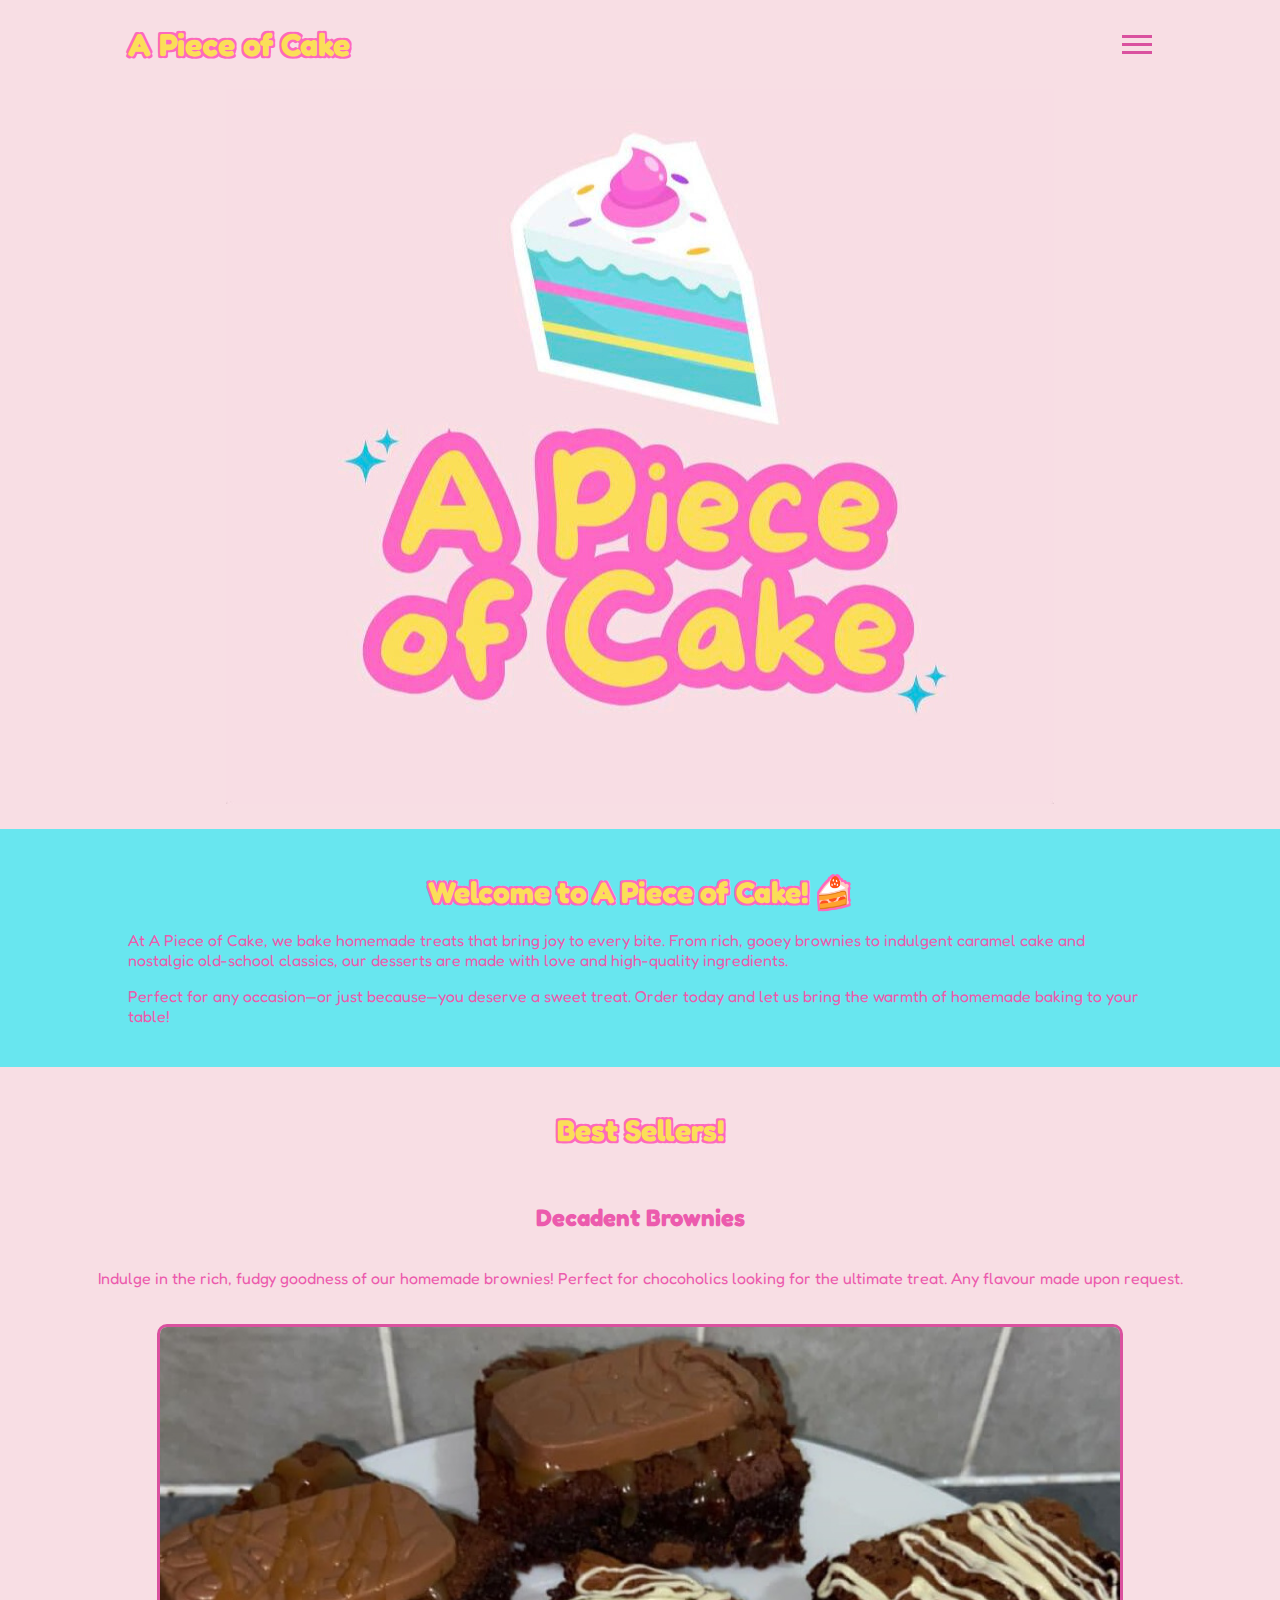
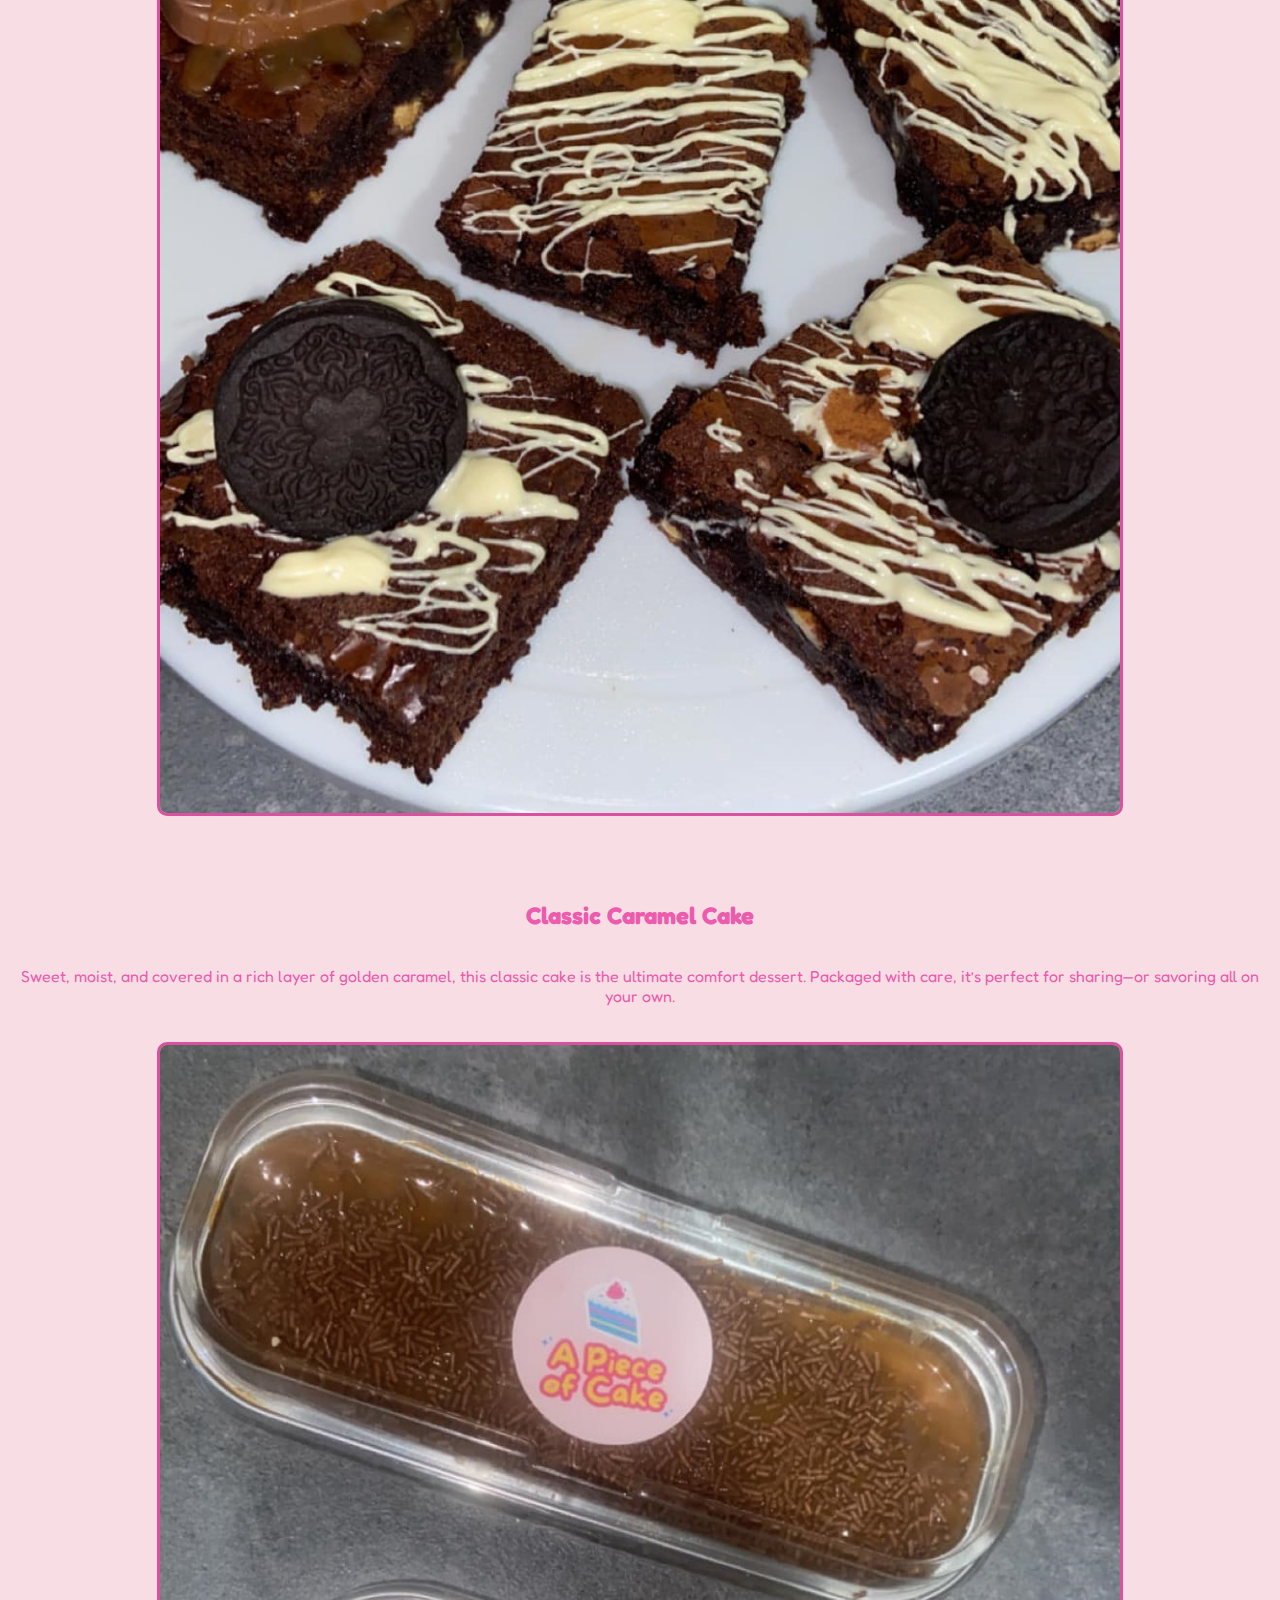
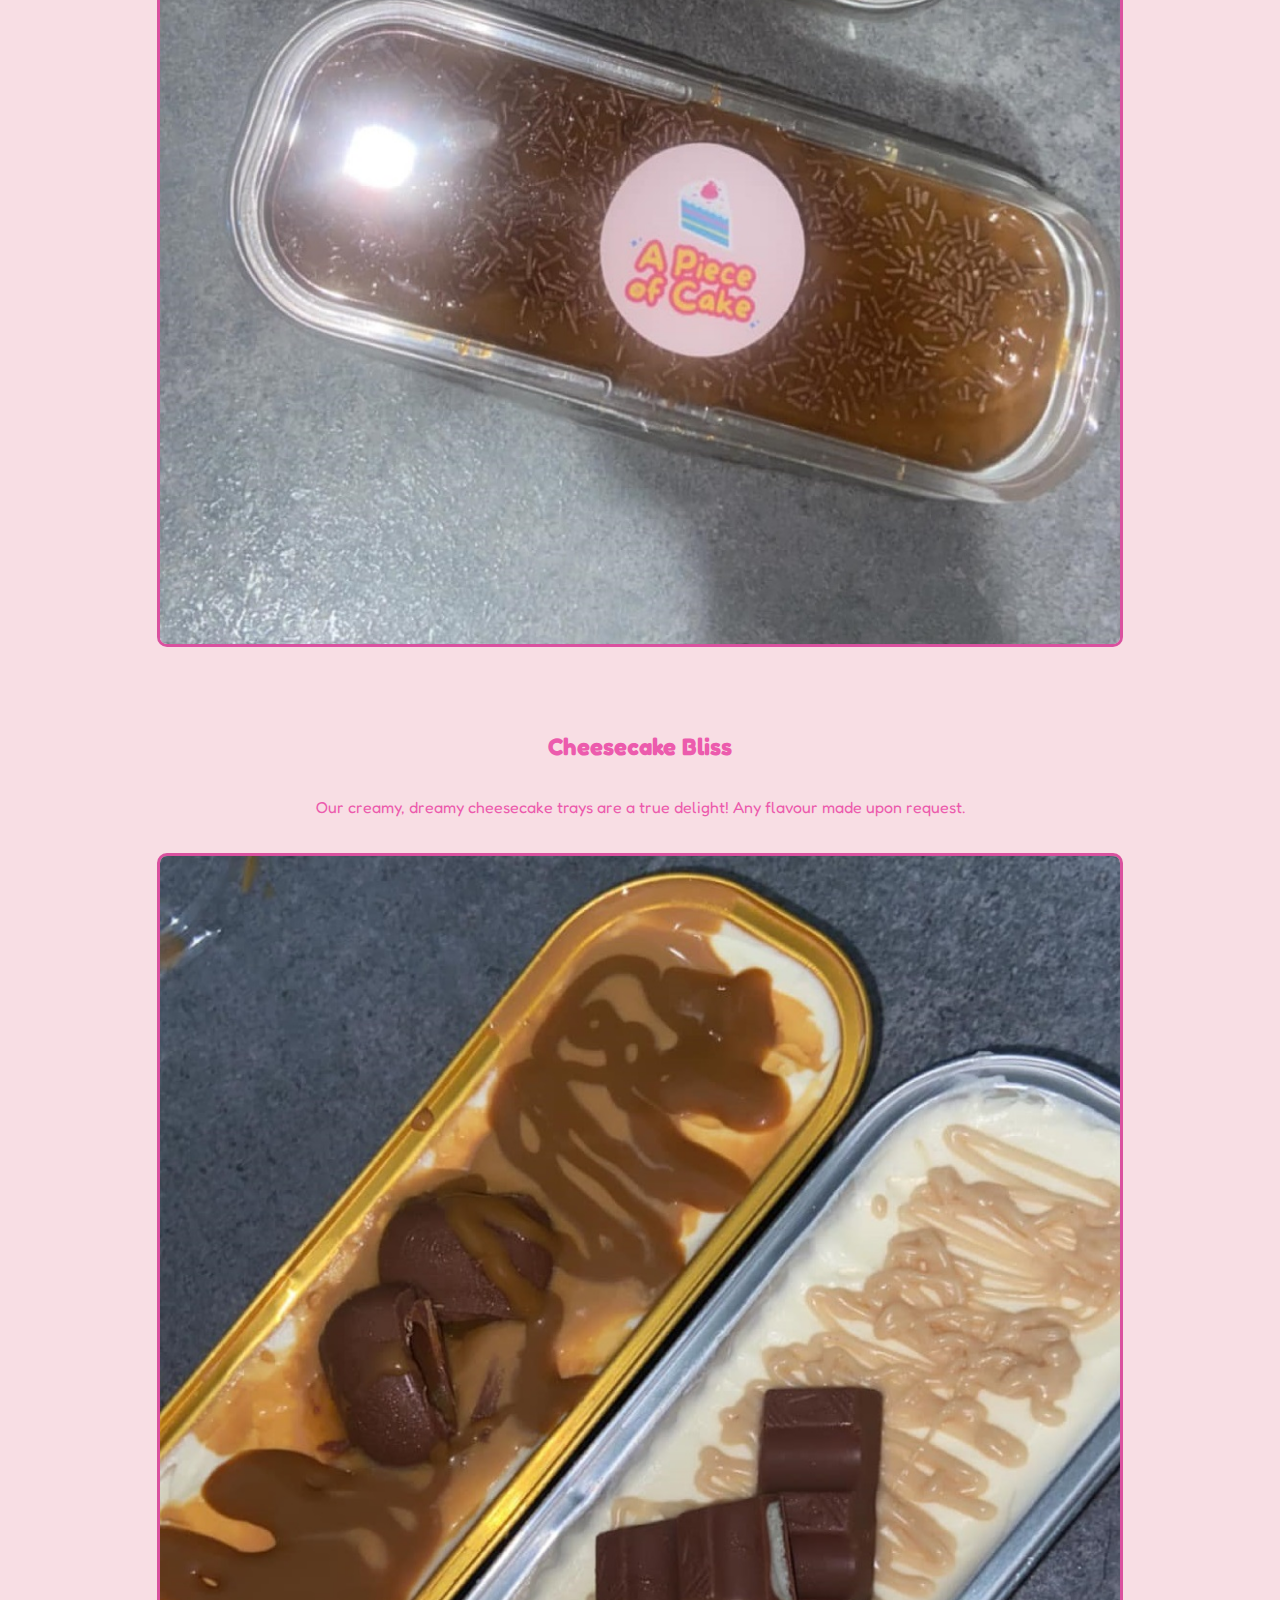
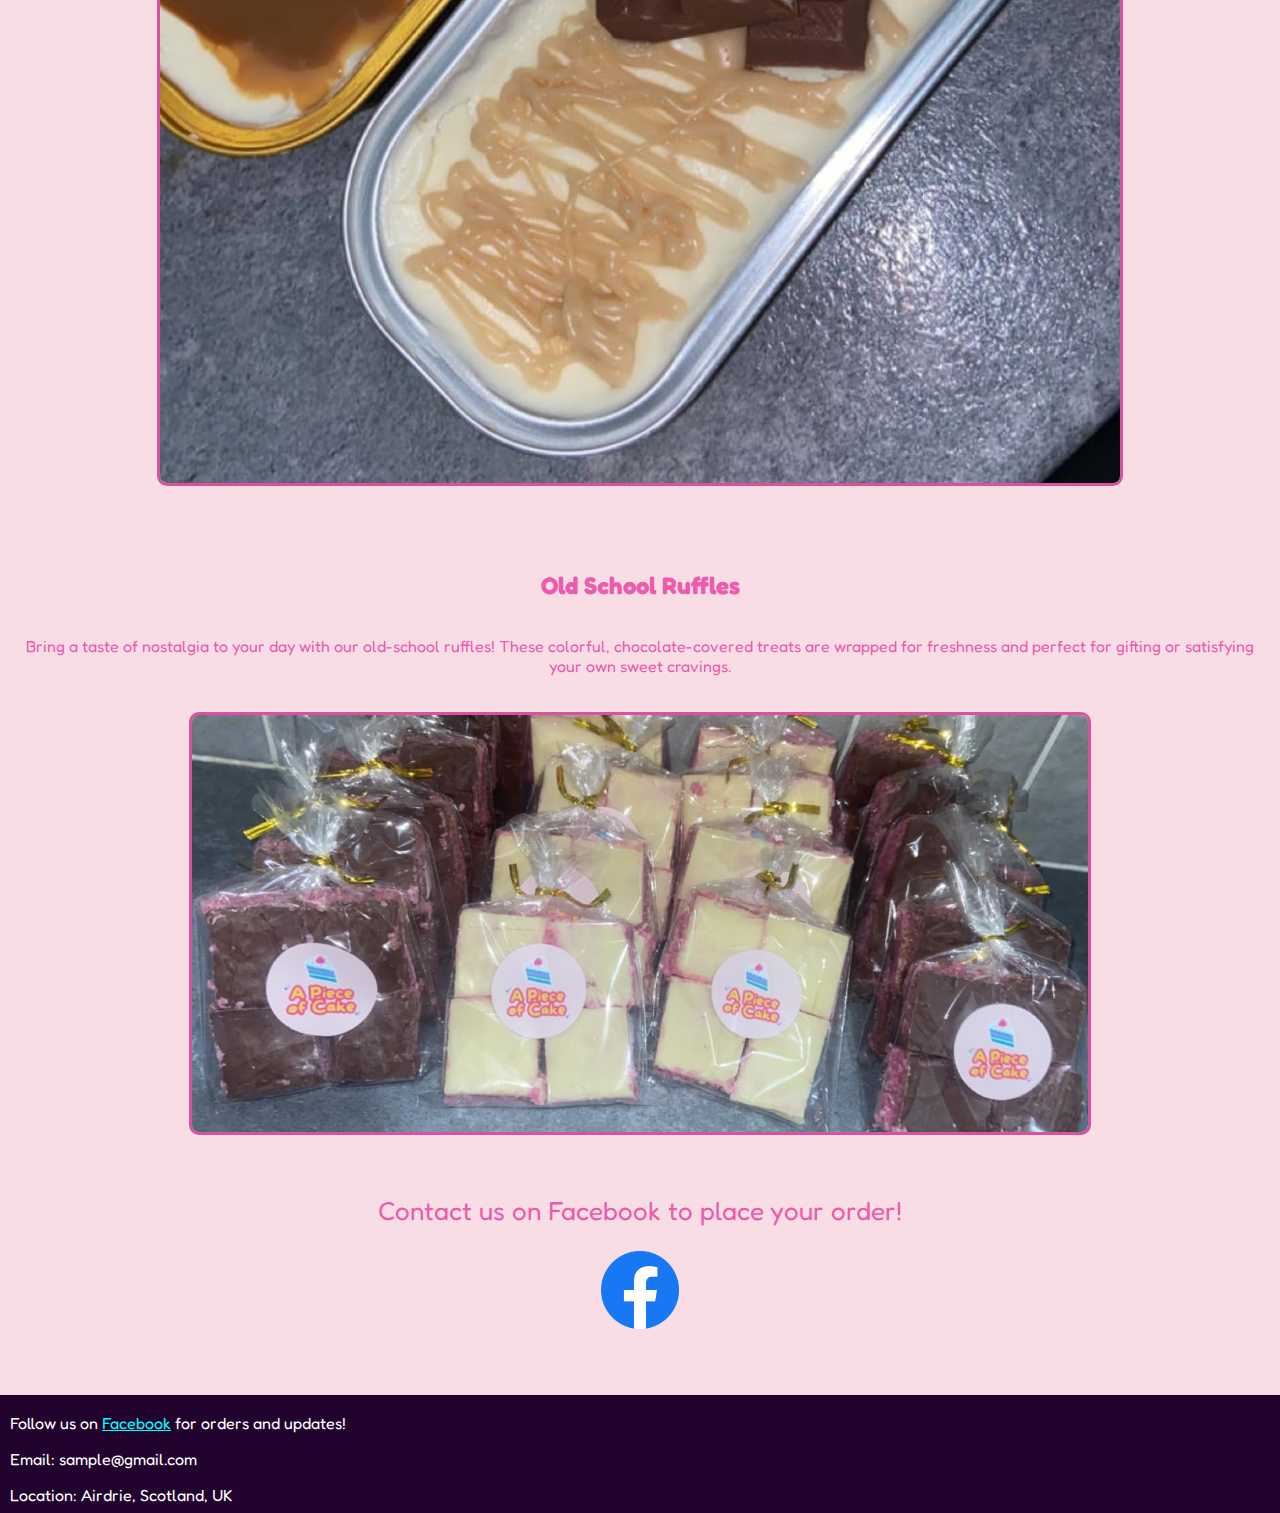
==== index.html @ 9477bcfd "Add CTA and footer" ====
<!DOCTYPE html>
<html lang="en">
  <head>
    <meta charset="UTF-8" />
    <meta name="viewport" content="width=device-width, initial-scale=1.0" />
    <title>A Piece of Cake</title>
    <link rel="stylesheet" href="style.css" />
    <link rel="preconnect" href="https://fonts.googleapis.com" />
    <link rel="preconnect" href="https://fonts.gstatic.com" crossorigin />
    <link
      href="https://fonts.googleapis.com/css2?family=Fredoka:wght@300..700&family=Roboto:ital,wght@0,100..900;1,100..900&display=swap"
      rel="stylesheet"
    />
  </head>
  <body>
    <div class="nav-bar-container">
      <div class="nav-logo">A Piece of Cake</div>
      <div class="menu-toggle" id="menu-toggle">
        <span class="bar"></span>
        <span class="bar"></span>
        <span class="bar"></span>
      </div>
      <div class="nav-links">
        <ul class="nav-list">
          <li><a href="index.html">Home</a></li>
          <li><a href="#">Products and Prices</a></li>
          <li><a href="#">Order Now</a></li>
        </ul>
      </div>
    </div>
    <div class="main-banner">
      <img src="images/piece-of-cake-logo.jpg" alt="piece of cake logo" />
    </div>
    <div class="info-banner">
      <div class="info-text">
        <h1 id="hero-text">Welcome to A Piece of Cake! 🍰</h1>
        <p>
          At A Piece of Cake, we bake homemade treats that bring joy to every
          bite. From rich, gooey brownies to indulgent caramel cake and
          nostalgic old-school classics, our desserts are made with love and
          high-quality ingredients.
        </p>
        <p>
          Perfect for any occasion—or just because—you deserve a sweet treat.
          Order today and let us bring the warmth of homemade baking to your
          table!
        </p>
      </div>
    </div>
    <div class="products-section">
      <div class="products-title"><h1 id="hero-text">Best Sellers!</h1></div>
      <div class="products">
        <div class="card">
          <div class="product-text">
            <h2>Decadent Brownies</h2>
            <p>
              Indulge in the rich, fudgy goodness of our homemade brownies!
              Perfect for chocoholics looking for the ultimate treat. Any
              flavour made upon request.
            </p>
          </div>
          <img src="images/brownies.jpg" />
        </div>
        <div class="card">
          <div class="product-text">
            <h2>Classic Caramel Cake</h2>
            <p>
              Sweet, moist, and covered in a rich layer of golden caramel, this
              classic cake is the ultimate comfort dessert. Packaged with care,
              it’s perfect for sharing—or savoring all on your own.
            </p>
          </div>
          <img src="images/caramelcake.jpg" />
        </div>
        <div class="card">
          <div class="product-text">
            <h2>Cheesecake Bliss</h2>
            <p>
              Our creamy, dreamy cheesecake trays are a true delight! Any
              flavour made upon request.
            </p>
          </div>
          <img src="images/cheesecake.jpg" />
        </div>
        <div class="card">
          <div class="product-text">
            <h2>Old School Ruffles</h2>
            <p>
              Bring a taste of nostalgia to your day with our old-school
              ruffles! These colorful, chocolate-covered treats are wrapped for
              freshness and perfect for gifting or satisfying your own sweet
              cravings.
            </p>
          </div>
          <img src="images/ruffles.jpg" id="ruffles" />
        </div>
      </div>
    </div>
    <div class="cta-banner">
      <div class="cta-bubble">
        Contact us on Facebook to place your order!
        <a
          href="https://www.facebook.com/profile.php?id=61569069385836"
          alt="Facebook link"
        >
          <img id="social-icon" src="images/facebook.png" alt="Facebook icon"
        /></a>
      </div>
    </div>
    <footer>
      <div class="footer">
        <p>
          Follow us on
          <a
            href="https://www.facebook.com/profile.php?id=61569069385836"
            alt="facebook link"
            >Facebook</a
          >
          for orders and updates!
        </p>
        <p>Email: sample@gmail.com</p>
        <p>Location: Airdrie, Scotland, UK</p>
      </div>
    </footer>
    <script src="script.js"></script>
  </body>
</html>
---- style.css ----
body {
  background-color: #f8dee4;
  font-family: Fredoka;
  color: #ec5bad;
  box-sizing: border-box;
  margin: 0;

  font-size: 16px;
}

div {
  // border: 1px solid red;
}

h1 {
  font-size: 32px;
}

.nav-bar-container {
  display: flex;
  justify-content: center;
  align-items: center;
  padding: 25px 10%;
}

.nav-logo {
  margin-right: auto;
  font-size: 32px;
  font-weight: 700;
  color: #fbde58;
  text-shadow: -2px -2px 0 #fe69bd, 2px -2px 0 #fe69bd, -2px 2px 0 #fe69bd,
    2px 2px 0 #fe69bd;
}

.nav-links {
  display: none;
  position: absolute;
  top: 9%;
  right: 0;
  width: 60%;
  background-color: #68e6ef;
  box-shadow: 4px 8px 12px rgba(0, 0, 0, 0.4);
  margin-right: 10px;
  z-index: 1000;
  border-radius: 10px;
  border: 1px solid grey;
  font-weight: 500;
}

.nav-links.active {
  display: flex;
  flex-direction: column;
  align-items: center;
  gap: 10px;
}

.nav-list {
  text-decoration: none;
  color: #da519f;
  margin: 0;
  font-size: 18px;
  border-radius: 5px;
  list-style-type: none;
  padding: 15px;
  gap: 8px;
  display: flex;
  flex-direction: column;
}

.nav-list a {
  text-decoration: none;
  color: #da519f;
}

.nav-list a:hover {
  text-decoration: underline;
}

.menu-toggle {
  cursor: pointer;
  display: flex;
  flex-direction: column;
  gap: 5px;
  width: 30px;
}

.bar {
  width: 100%;
  height: 3px;
  background-color: #da519f;
  transition: 0.3s;
}

.main-banner {
  display: flex;
  justify-content: center;
  align-content: center;
  padding-bottom: 25px;
}

.main-banner img {
  max-width: 70%;
  height: auto;
}

.info-banner {
  padding: 25px 10%;

  background-color: #68e6ef;

  display: flex;
  justify-content: center;
  align-items: center;
}

#hero-text {
  text-align: center;
  font-size: 30px;
  font-weight: 700;
  color: #fbde58;
  text-shadow: -2px -2px 0 #fe69bd, 2px -2px 0 #fe69bd, -2px 2px 0 #fe69bd,
    2px 2px 0 #fe69bd;
}

.products-section {
  display: flex;
  flex-direction: column;
  justify-content: center;
  align-items: center;
}

.products {
  display: flex;
  flex-direction: column;
  gap: 50px;
  flex-wrap: wrap;
  justify-content: center;
  align-items: center;
}

.card img {
  max-width: 75%;
  height: auto;
  border: 3px solid #da519f;
  border-radius: 10px;
}

.card {
  display: flex;
  flex-direction: column;
  width: 100%;
  justify-content: center;
  align-items: center;
  gap: 5px;
}

#ruffles {
  max-width: 70%;
  height: auto;
}

.product-text {
  display: flex;
  flex-direction: column;
  justify-content: center;
  align-items: center;
  padding: 15px;
  text-align: center;
}

.products-title {
  padding-top: 25px;
}

.cta-bubble {
  display: flex;
  flex-direction: column;
  justify-content: center;
  align-items: center;
  font-size: 26px;
  text-align: center;
  margin-top: 40px;
  margin-bottom: 40px;
  padding: 20px;
}
#social-icon {
  max-width: 3em;
  height: auto;
  margin-top: 25px;
}

.footer {
  color: white;
  margin-top: auto;
  display: flex;
  flex-direction: column;
  background-color: rgb(34, 3, 46);
  margin-top: 25px;
  padding: 10px 0px 0px 10px;
  line-height: 0.25;
}

.footer a {
  color: aqua;
}
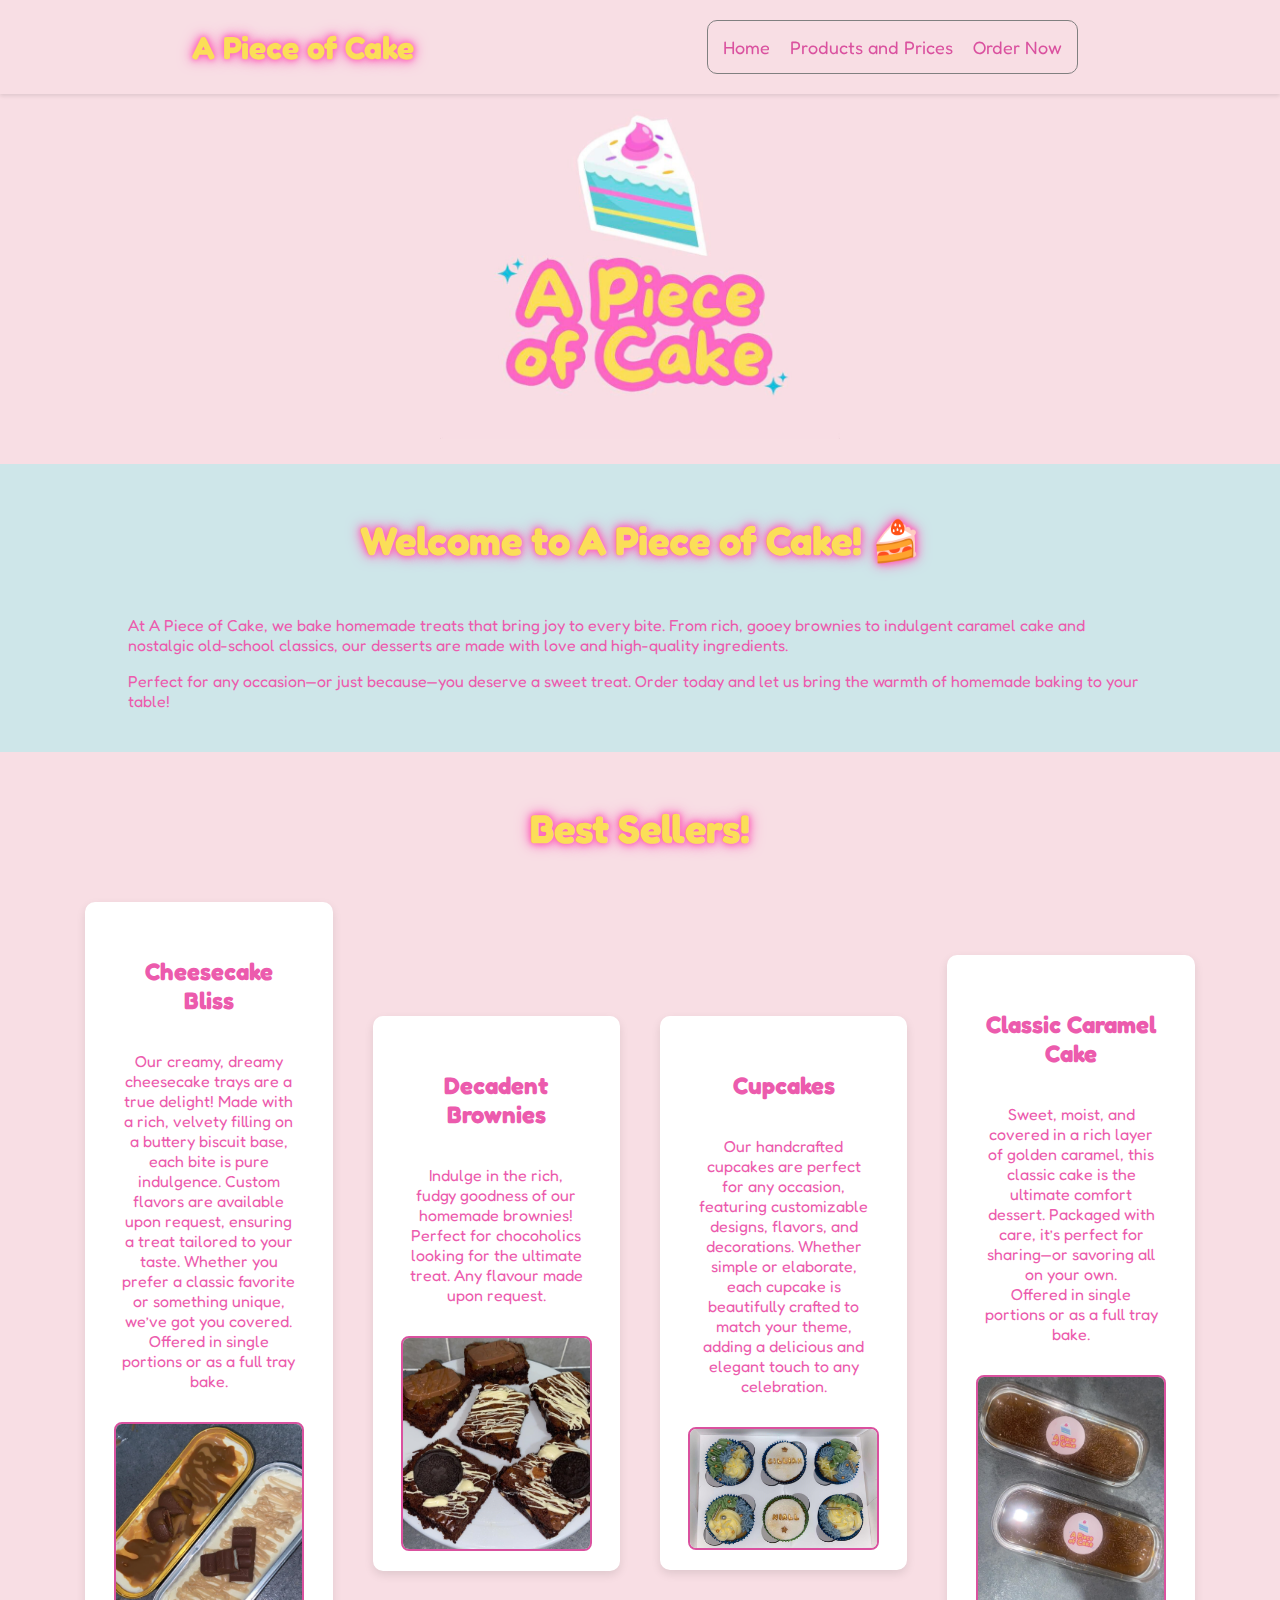
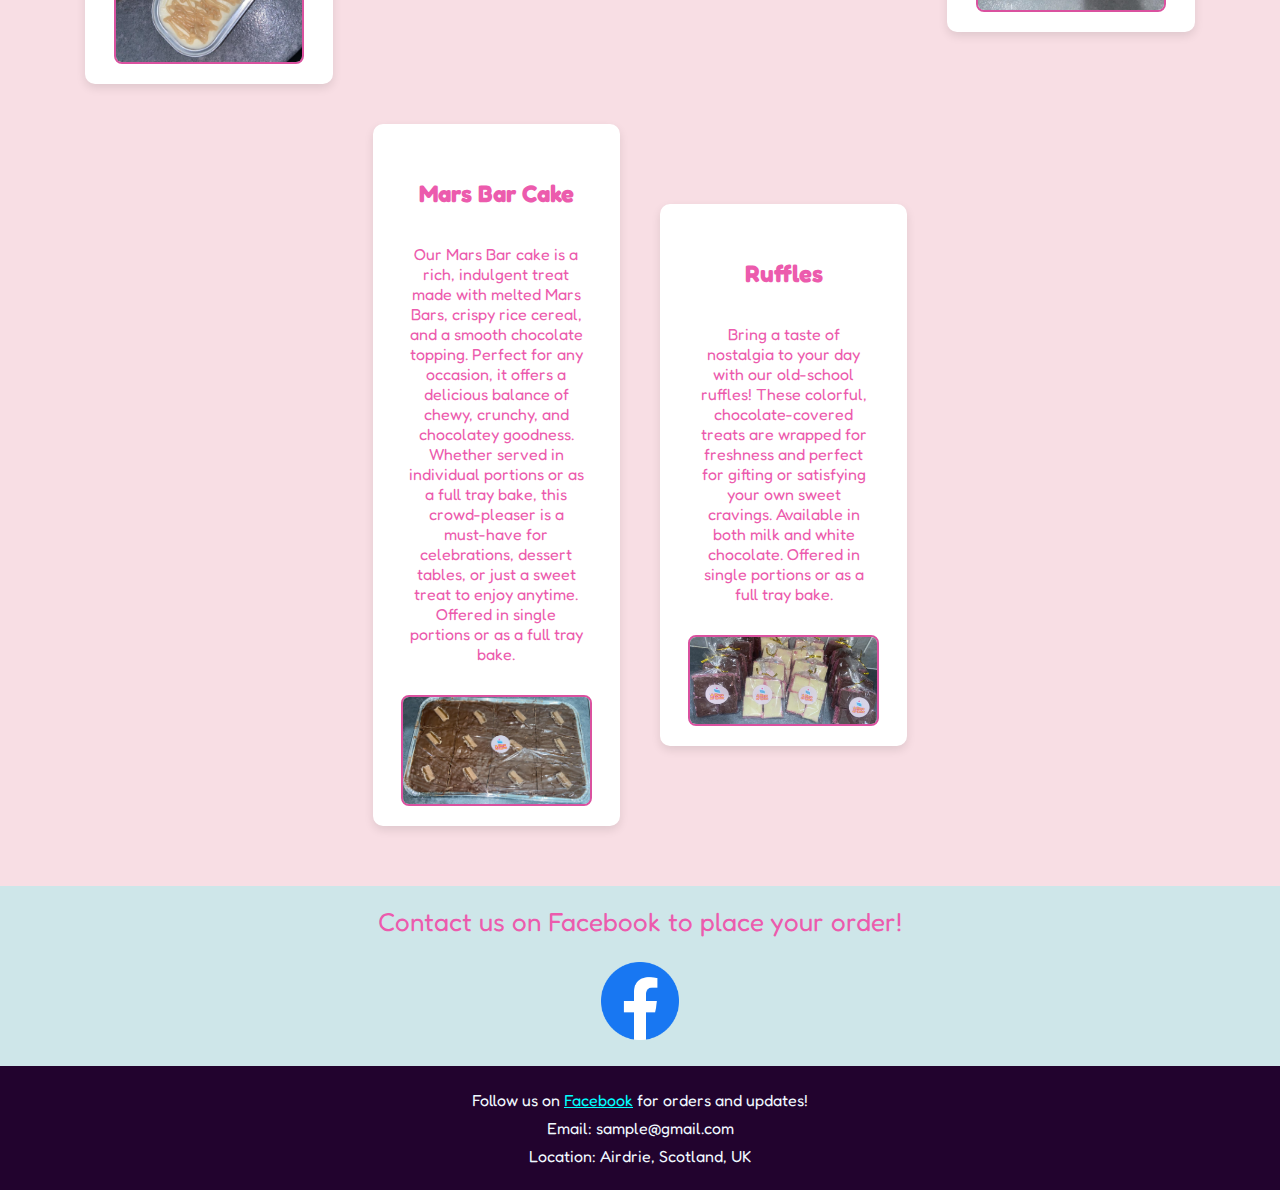
==== commit 8aa4249f: "add price tables, refine style, add products" ====
--- a/index.html
+++ b/index.html
@@ -11,6 +11,7 @@
       href="https://fonts.googleapis.com/css2?family=Fredoka:wght@300..700&family=Roboto:ital,wght@0,100..900;1,100..900&display=swap"
       rel="stylesheet"
     />
+    <script src="script.js" defer></script>
   </head>
   <body>
     <div class="nav-bar-container">
@@ -23,8 +24,12 @@
       <div class="nav-links">
         <ul class="nav-list">
           <li><a href="index.html">Home</a></li>
-          <li><a href="#">Products and Prices</a></li>
-          <li><a href="#">Order Now</a></li>
+          <li><a href="products-prices.html">Products and Prices</a></li>
+          <li>
+            <a href="https://www.facebook.com/profile.php?id=61569069385836"
+              >Order Now</a
+            >
+          </li>
         </ul>
       </div>
     </div>
@@ -33,7 +38,7 @@
     </div>
     <div class="info-banner">
       <div class="info-text">
-        <h1 id="hero-text">Welcome to A Piece of Cake! 🍰</h1>
+        <h1 class="hero-text">Welcome to A Piece of Cake! 🍰</h1>
         <p>
           At A Piece of Cake, we bake homemade treats that bring joy to every
           bite. From rich, gooey brownies to indulgent caramel cake and
@@ -48,8 +53,32 @@
       </div>
     </div>
     <div class="products-section">
-      <div class="products-title"><h1 id="hero-text">Best Sellers!</h1></div>
+      <div class="products-title"><h1 class="hero-text">Best Sellers!</h1></div>
       <div class="products">
+        <div class="card">
+          <div class="product-text">
+            <h2>Classic Caramel Cake</h2>
+            <p>
+              Sweet, moist, and covered in a rich layer of golden caramel, this
+              classic cake is the ultimate comfort dessert. Packaged with care,
+              it’s perfect for sharing—or savoring all on your own.<br />
+              Offered in single portions or as a full tray bake.
+            </p>
+          </div>
+          <img src="images/caramelcake.jpg" />
+        </div>
+        <div class="card">
+          <div class="product-text">
+            <h2>Cupcakes</h2>
+            <p>
+              Our handcrafted cupcakes are perfect for any occasion, featuring
+              customizable designs, flavors, and decorations. Whether simple or
+              elaborate, each cupcake is beautifully crafted to match your
+              theme, adding a delicious and elegant touch to any celebration.
+            </p>
+          </div>
+          <img src="images/cupcakes-img.png" />
+        </div>
         <div class="card">
           <div class="product-text">
             <h2>Decadent Brownies</h2>
@@ -61,38 +90,48 @@
           </div>
           <img src="images/brownies.jpg" />
         </div>
-        <div class="card">
-          <div class="product-text">
-            <h2>Classic Caramel Cake</h2>
-            <p>
-              Sweet, moist, and covered in a rich layer of golden caramel, this
-              classic cake is the ultimate comfort dessert. Packaged with care,
-              it’s perfect for sharing—or savoring all on your own.
-            </p>
-          </div>
-          <img src="images/caramelcake.jpg" />
-        </div>
+
         <div class="card">
           <div class="product-text">
             <h2>Cheesecake Bliss</h2>
             <p>
-              Our creamy, dreamy cheesecake trays are a true delight! Any
-              flavour made upon request.
+              Our creamy, dreamy cheesecake trays are a true delight! Made with
+              a rich, velvety filling on a buttery biscuit base, each bite is
+              pure indulgence. Custom flavors are available upon request,
+              ensuring a treat tailored to your taste. Whether you prefer a
+              classic favorite or something unique, we’ve got you covered.
+              Offered in single portions or as a full tray bake.
             </p>
           </div>
           <img src="images/cheesecake.jpg" />
         </div>
         <div class="card">
           <div class="product-text">
-            <h2>Old School Ruffles</h2>
+            <h2>Ruffles</h2>
             <p>
               Bring a taste of nostalgia to your day with our old-school
               ruffles! These colorful, chocolate-covered treats are wrapped for
               freshness and perfect for gifting or satisfying your own sweet
-              cravings.
+              cravings. Available in both milk and white chocolate. Offered in
+              single portions or as a full tray bake.
             </p>
           </div>
           <img src="images/ruffles.jpg" id="ruffles" />
+        </div>
+        <div class="card">
+          <div class="product-text">
+            <h2>Mars Bar Cake</h2>
+            <p>
+              Our Mars Bar cake is a rich, indulgent treat made with melted Mars
+              Bars, crispy rice cereal, and a smooth chocolate topping. Perfect
+              for any occasion, it offers a delicious balance of chewy, crunchy,
+              and chocolatey goodness. Whether served in individual portions or
+              as a full tray bake, this crowd-pleaser is a must-have for
+              celebrations, dessert tables, or just a sweet treat to enjoy
+              anytime. Offered in single portions or as a full tray bake.
+            </p>
+          </div>
+          <img src="images/mars-bar-cake.jpg" />
         </div>
       </div>
     </div>
@@ -109,7 +148,7 @@
     </div>
     <footer>
       <div class="footer">
-        <p>
+        <span>
           Follow us on
           <a
             href="https://www.facebook.com/profile.php?id=61569069385836"
@@ -117,11 +156,11 @@
             >Facebook</a
           >
           for orders and updates!
-        </p>
-        <p>Email: sample@gmail.com</p>
-        <p>Location: Airdrie, Scotland, UK</p>
+        </span>
+        <span>Email: sample@gmail.com</span>
+        <span>Location: Airdrie, Scotland, UK</span>
       </div>
     </footer>
-    <script src="script.js"></script>
+    <script src="script.js" defer></script>
   </body>
 </html>
--- a/style.css
+++ b/style.css
@@ -21,6 +21,10 @@
   justify-content: center;
   align-items: center;
   padding: 25px 10%;
+  position: sticky;
+  top: 0;
+  background-color: #f8dee4;
+  box-shadow: 0 2px 4px rgba(0, 0, 0, 0.1);
 }
 
 .nav-logo {
@@ -28,23 +32,23 @@
   font-size: 32px;
   font-weight: 700;
   color: #fbde58;
-  text-shadow: -2px -2px 0 #fe69bd, 2px -2px 0 #fe69bd, -2px 2px 0 #fe69bd,
-    2px 2px 0 #fe69bd;
+  text-shadow: 0 0 5px #fe69bd, 0 0 10px #fe69bd, 0 0 15px #fe69bd;
 }
 
 .nav-links {
   display: none;
   position: absolute;
-  top: 9%;
+  top: 85%;
   right: 0;
   width: 60%;
-  background-color: #68e6ef;
+  background-color: rgb(206, 230, 233);
   box-shadow: 4px 8px 12px rgba(0, 0, 0, 0.4);
   margin-right: 10px;
   z-index: 1000;
   border-radius: 10px;
   border: 1px solid grey;
-  font-weight: 500;
+  font-weight: 400;
+  transition: 0.3s ease-in-out;
 }
 
 .nav-links.active {
@@ -81,14 +85,15 @@
   display: flex;
   flex-direction: column;
   gap: 5px;
-  width: 30px;
+  width: 35px;
 }
 
 .bar {
   width: 100%;
   height: 3px;
   background-color: #da519f;
-  transition: 0.3s;
+  transition: 0.3s ease-in-out;
+  border-radius: 10px;
 }
 
 .main-banner {
@@ -106,20 +111,19 @@
 .info-banner {
   padding: 25px 10%;
 
-  background-color: #68e6ef;
-
-  display: flex;
-  justify-content: center;
-  align-items: center;
-}
-
-#hero-text {
+  background-color: rgb(206, 230, 233);
+
+  display: flex;
+  justify-content: center;
+  align-items: center;
+}
+
+.hero-text {
   text-align: center;
   font-size: 30px;
   font-weight: 700;
   color: #fbde58;
-  text-shadow: -2px -2px 0 #fe69bd, 2px -2px 0 #fe69bd, -2px 2px 0 #fe69bd,
-    2px 2px 0 #fe69bd;
+  text-shadow: 0 0 5px #fe69bd, 0 0 10px #fe69bd, 0 0 15px #fe69bd;
 }
 
 .products-section {
@@ -127,36 +131,31 @@
   flex-direction: column;
   justify-content: center;
   align-items: center;
+  margin-bottom: 60px;
 }
 
 .products {
   display: flex;
   flex-direction: column;
-  gap: 50px;
-  flex-wrap: wrap;
-  justify-content: center;
+  gap: 40px;
   align-items: center;
 }
 
 .card img {
-  max-width: 75%;
-  height: auto;
-  border: 3px solid #da519f;
+  max-width: 90%;
+  border-radius: 8px;
+  border: 2px solid #da519f;
+}
+
+.card {
+  display: flex;
+  flex-direction: column;
+  align-items: center;
+  max-width: 80%;
+  padding: 20px;
+  background: white;
   border-radius: 10px;
-}
-
-.card {
-  display: flex;
-  flex-direction: column;
-  width: 100%;
-  justify-content: center;
-  align-items: center;
-  gap: 5px;
-}
-
-#ruffles {
-  max-width: 70%;
-  height: auto;
+  box-shadow: 0 4px 10px rgba(0, 0, 0, 0.1);
 }
 
 .product-text {
@@ -180,8 +179,8 @@
   font-size: 26px;
   text-align: center;
   margin-top: 40px;
-  margin-bottom: 40px;
   padding: 20px;
+  background-color: rgb(206, 230, 233);
 }
 #social-icon {
   max-width: 3em;
@@ -190,16 +189,188 @@
 }
 
 .footer {
-  color: white;
+  color: aliceblue;
   margin-top: auto;
   display: flex;
   flex-direction: column;
   background-color: rgb(34, 3, 46);
-  margin-top: 25px;
-  padding: 10px 0px 0px 10px;
-  line-height: 0.25;
+  padding: 10px 0px 10px 10px;
+  line-height: 1.75;
 }
 
 .footer a {
   color: aqua;
 }
+
+.pricing-container {
+  display: flex;
+  flex-direction: column;
+  padding: 15px;
+  /background-color: rgb(206, 230, 233);
+  justify-content: center;
+  align-items: center;
+}
+
+table {
+  width: 100%;
+  max-width: 600px;
+  margin: 20px auto;
+  border-collapse: collapse;
+}
+
+th,
+td {
+  padding: 10px;
+  border: 1px solid grey;
+  text-align: center;
+}
+
+th {
+  background-color: #cee6e9;
+  font-weight: bold;
+}
+
+tr:nth-child(even) {
+  background-color: #f9f9f9;
+}
+
+.testimonial-container {
+  display: flex;
+  flex-direction: column;
+  align-items: center;
+  padding: 20px;
+  gap: 15px;
+}
+
+.testimonial {
+  background: #fafafa;
+  border: 3px solid #cee6e9;
+  border-radius: 10px;
+  color: rgb(34, 3, 46);
+  font-size: 16px;
+  padding: 15px;
+  max-width: 70%;
+  box-shadow: 0 4px 8px rgba(0, 0, 0, 0.1);
+  font-style: italic;
+  animation: fadeIn 0.5s ease-in-out;
+}
+
+@keyframes fadeIn {
+  from {
+    opacity: 0;
+    transform: translateY(10px);
+  }
+  to {
+    opacity: 1;
+    transform: translateY(0);
+  }
+}
+
+.testimonial:nth-child(odd) {
+  align-self: flex-start;
+}
+
+.testimonial:nth-child(even) {
+  align-self: flex-end;
+}
+
+@media (min-width: 600px) {
+  .nav-bar-container {
+    justify-content: space-between;
+    padding: 20px 8%;
+  }
+
+  .nav-links {
+    display: flex !important;
+    position: static;
+    background: none;
+    box-shadow: none;
+    width: auto;
+  }
+
+  .main-banner img {
+    max-width: 40%;
+    min-width: 20%;
+    height: auto;
+  }
+
+  .nav-list {
+    flex-direction: row;
+    gap: 20px;
+  }
+
+  .menu-toggle {
+    display: none;
+  }
+
+  .products {
+    display: flex;
+    flex-wrap: wrap;
+    gap: 30px;
+    justify-content: center;
+  }
+
+  .card {
+    max-width: 45%;
+  }
+
+  .testimonial {
+    max-width: 80%;
+  }
+
+  table {
+    width: 80%;
+  }
+}
+
+@media (min-width: 1025px) {
+  .nav-bar-container {
+    padding: 20px 15%;
+  }
+
+  .hero-text {
+    font-size: 40px;
+    margin-bottom: 50px;
+  }
+
+  .products {
+    display: flex;
+    flex-direction: row-reverse;
+    gap: 40px;
+    padding-left: 5%;
+    padding-right: 5%;
+  }
+
+  .card {
+    max-width: 18%;
+    justify-content: space-evenly;
+  }
+
+  .main-banner img {
+    max-width: 400px;
+    min-width: 400px;
+    height: auto;
+  }
+
+  .pricing-container {
+    margin-bottom: 60px;
+  }
+
+  .testimonial {
+    max-width: 60%;
+    font-size: 18px;
+    margin-left: 15%;
+    margin-right: 15%;
+  }
+
+  table {
+    min-width: 100%;
+    font-size: 18px;
+  }
+
+  .footer {
+    padding: 20px;
+    justify-content: center;
+    align-items: center;
+  }
+}
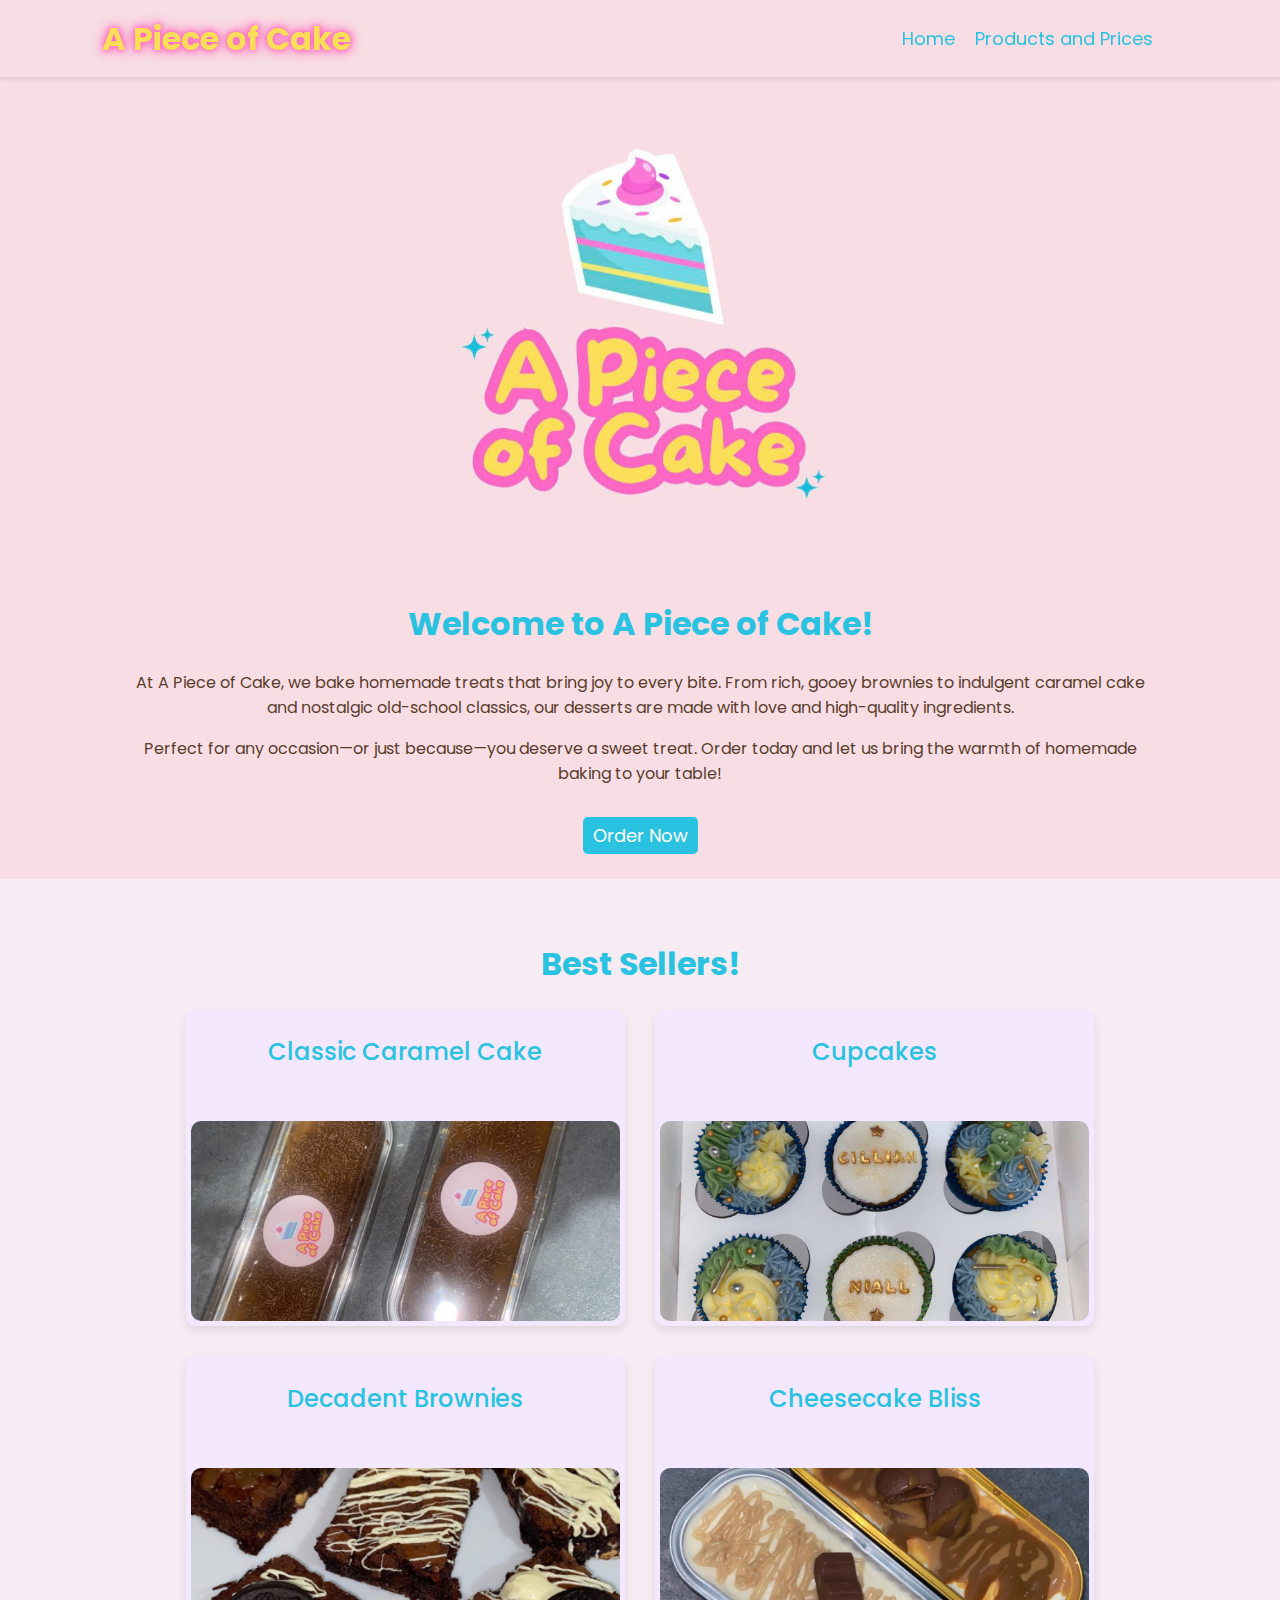
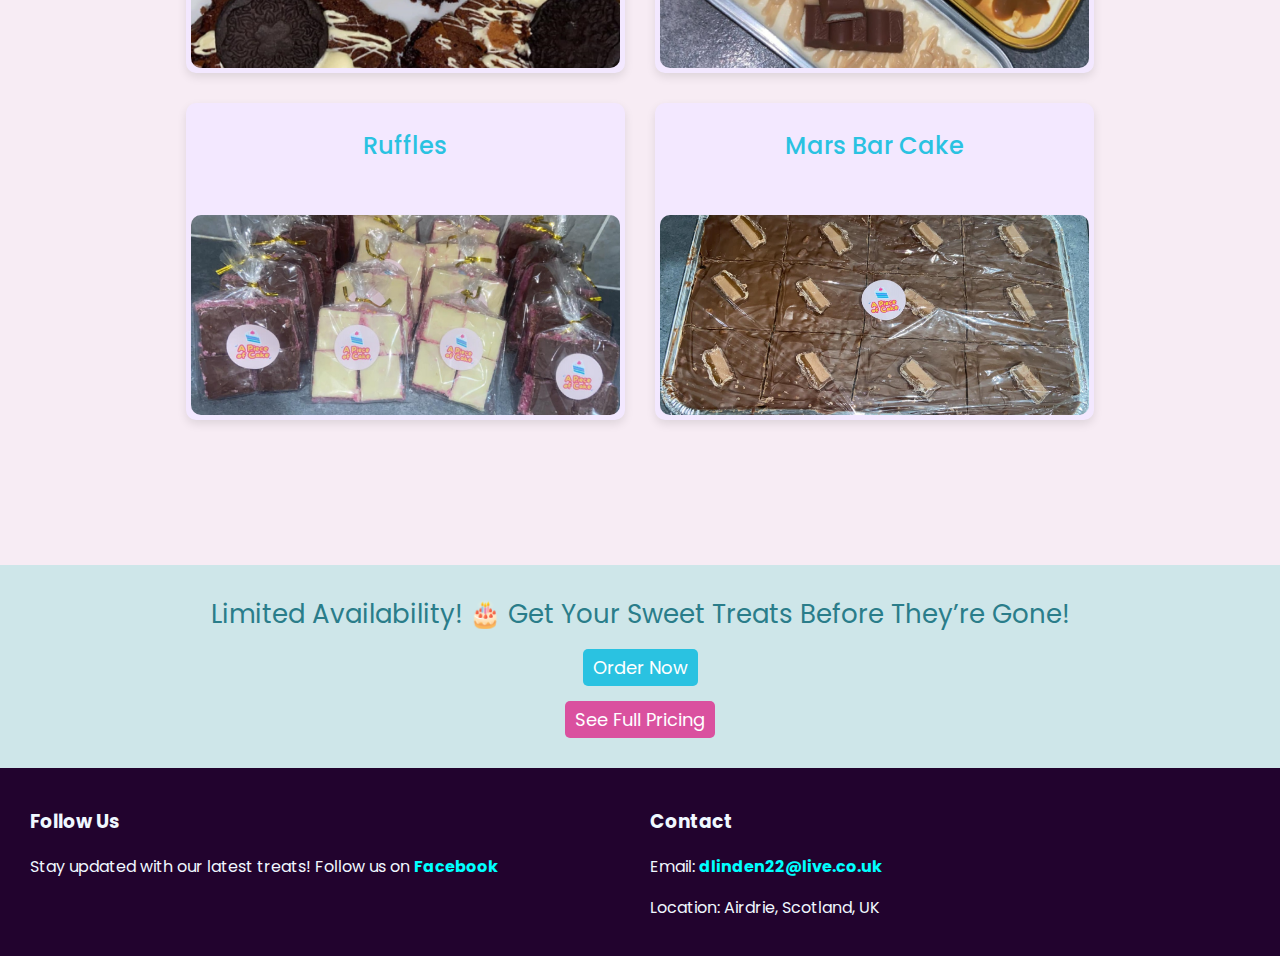
==== commit 41e1a921: "rework colours. add forms. rework cards." ====
--- a/index.html
+++ b/index.html
@@ -3,12 +3,14 @@
   <head>
     <meta charset="UTF-8" />
     <meta name="viewport" content="width=device-width, initial-scale=1.0" />
+    
     <title>A Piece of Cake</title>
-    <link rel="stylesheet" href="style.css" />
+    <link rel="stylesheet" href="style.css">
+
     <link rel="preconnect" href="https://fonts.googleapis.com" />
     <link rel="preconnect" href="https://fonts.gstatic.com" crossorigin />
     <link
-      href="https://fonts.googleapis.com/css2?family=Fredoka:wght@300..700&family=Roboto:ital,wght@0,100..900;1,100..900&display=swap"
+      href="https://fonts.googleapis.com/css2?family=Fredoka:wght@300..700&family=Montserrat:ital,wght@0,100..900;1,100..900&family=Poppins:ital,wght@0,100;0,200;0,300;0,400;0,500;0,600;0,700;0,800;0,900;1,100;1,200;1,300;1,400;1,500;1,600;1,700;1,800;1,900&family=Roboto:ital,wght@0,100..900;1,100..900&display=swap"
       rel="stylesheet"
     />
     <script src="script.js" defer></script>
@@ -25,20 +27,17 @@
         <ul class="nav-list">
           <li><a href="index.html">Home</a></li>
           <li><a href="products-prices.html">Products and Prices</a></li>
-          <li>
-            <a href="https://www.facebook.com/profile.php?id=61569069385836"
-              >Order Now</a
-            >
-          </li>
+          
         </ul>
       </div>
     </div>
+  </div>
     <div class="main-banner">
       <img src="images/piece-of-cake-logo.jpg" alt="piece of cake logo" />
     </div>
     <div class="info-banner">
       <div class="info-text">
-        <h1 class="hero-text">Welcome to A Piece of Cake! 🍰</h1>
+        <h1 class="hero2">Welcome to A Piece of Cake!</h1>
         <p>
           At A Piece of Cake, we bake homemade treats that bring joy to every
           bite. From rich, gooey brownies to indulgent caramel cake and
@@ -51,116 +50,203 @@
           table!
         </p>
       </div>
-    </div>
+      <button class="enquiry-btn">Order Now</button>
+    </div>
+
+    <div id="enquiryModal" class="modal">
+      <div class="modal-content">
+        <span class="close-btn">&times;</span>
+        <h2>Send an Enquiry</h2>
+        <form
+          id="contact-form"
+          action="https://formspree.io/f/xanqbykz"
+          method="POST"
+        >
+          <label for="name">Full Name:</label><br>
+          <input type="text" id="name" name="Name" required /><br>
+
+          <label for="email">Email Address:</label><br>
+          <input type="email" id="email" name="Email Address" required /><br>
+
+          <label for="message">Message:</label><br>
+          <textarea id="message" name="Message" required></textarea><br>
+
+          <button type="submit" class="submit">Send Message</button>
+        </form>
+        <p id="success-message" style="display: none; color: green">
+          Thank you! Your enquiry has been sent.
+        </p>
+      </div>
+    </div>
+
     <div class="products-section">
-      <div class="products-title"><h1 class="hero-text">Best Sellers!</h1></div>
+      <div class="products-title"><h1 class="hero2">Best Sellers!</h1></div>
       <div class="products">
-        <div class="card">
+        <div class="card" onclick="openModal('caramelCake')">
           <div class="product-text">
             <h2>Classic Caramel Cake</h2>
             <p>
-              Sweet, moist, and covered in a rich layer of golden caramel, this
-              classic cake is the ultimate comfort dessert. Packaged with care,
-              it’s perfect for sharing—or savoring all on your own.<br />
-              Offered in single portions or as a full tray bake.
+              
             </p>
           </div>
           <img src="images/caramelcake.jpg" />
         </div>
-        <div class="card">
+        <div class="card" onclick="openModal('cupcakes')">
           <div class="product-text">
             <h2>Cupcakes</h2>
             <p>
-              Our handcrafted cupcakes are perfect for any occasion, featuring
-              customizable designs, flavors, and decorations. Whether simple or
-              elaborate, each cupcake is beautifully crafted to match your
-              theme, adding a delicious and elegant touch to any celebration.
+              
             </p>
           </div>
           <img src="images/cupcakes-img.png" />
         </div>
-        <div class="card">
+        <div class="card" onclick="openModal('brownies')">
           <div class="product-text">
             <h2>Decadent Brownies</h2>
             <p>
-              Indulge in the rich, fudgy goodness of our homemade brownies!
-              Perfect for chocoholics looking for the ultimate treat. Any
-              flavour made upon request.
+             
             </p>
           </div>
           <img src="images/brownies.jpg" />
         </div>
 
-        <div class="card">
+        <div class="card" onclick="openModal('cheesecake')">
           <div class="product-text">
             <h2>Cheesecake Bliss</h2>
             <p>
-              Our creamy, dreamy cheesecake trays are a true delight! Made with
-              a rich, velvety filling on a buttery biscuit base, each bite is
-              pure indulgence. Custom flavors are available upon request,
-              ensuring a treat tailored to your taste. Whether you prefer a
-              classic favorite or something unique, we’ve got you covered.
-              Offered in single portions or as a full tray bake.
+              
             </p>
           </div>
           <img src="images/cheesecake.jpg" />
         </div>
-        <div class="card">
+        <div class="card" onclick="openModal('ruffles')">
           <div class="product-text">
             <h2>Ruffles</h2>
             <p>
-              Bring a taste of nostalgia to your day with our old-school
-              ruffles! These colorful, chocolate-covered treats are wrapped for
-              freshness and perfect for gifting or satisfying your own sweet
-              cravings. Available in both milk and white chocolate. Offered in
-              single portions or as a full tray bake.
-            </p>
-          </div>
-          <img src="images/ruffles.jpg" id="ruffles" />
-        </div>
-        <div class="card">
+              
+            </p>
+          </div>
+          <img src="images/ruffles.jpg"/>
+        </div>
+        <div class="card" onclick="openModal('marsBarCake')">
           <div class="product-text">
             <h2>Mars Bar Cake</h2>
             <p>
-              Our Mars Bar cake is a rich, indulgent treat made with melted Mars
-              Bars, crispy rice cereal, and a smooth chocolate topping. Perfect
-              for any occasion, it offers a delicious balance of chewy, crunchy,
-              and chocolatey goodness. Whether served in individual portions or
-              as a full tray bake, this crowd-pleaser is a must-have for
-              celebrations, dessert tables, or just a sweet treat to enjoy
-              anytime. Offered in single portions or as a full tray bake.
+              
             </p>
           </div>
           <img src="images/mars-bar-cake.jpg" />
         </div>
       </div>
     </div>
+
+    <div id="caramelCake" class="modal">
+      <div class="modal-content">
+        <span class="close-btn" onclick="closeModal('caramelCake')">&times;</span>
+        <h2>Caramel Cake</h2>
+        <p>Sweet, moist, and covered in a rich layer of golden caramel, this
+          classic cake is the ultimate comfort dessert. Packaged with care,
+          it’s perfect for sharing—or savoring all on your own.</p>
+          <strong><p>Single portion: £3<br>Traybake: £26</p></strong>
+        <button class="enquiry-btn">Order Now</button><br>
+        <a href="products-prices.html"><button class="pricing-btn">See Full Pricing</button></a>
+      </div>
+    </div>
+
+    <div id="cupcakes" class="modal">
+      <div class="modal-content">
+        <span class="close" onclick="closeModal('cupcakes')">&times;</span>
+        <h2>Cupcakes</h2>
+        <p>Our handcrafted cupcakes are perfect for any occasion, featuring
+          customizable designs, flavors, and decorations. Whether simple or
+          elaborate, each cupcake is beautifully crafted to match your
+          theme, adding a delicious and elegant touch to any celebration.</p>
+          <strong><p>Box of 6: £12<br>Box of 12: £20<br>Box of 18: £26</p></strong>
+        <button class="enquiry-btn">Order Now</button><br>
+        <a href="products-prices.html"><button class="pricing-btn">See Full Pricing</button></a>
+      </div>
+    </div>
+
+    <div id="brownies" class="modal">
+      <div class="modal-content">
+        <span class="close" onclick="closeModal('brownies')">&times;</span>
+        <h2>Brownies</h2>
+        <p> Indulge in the rich, fudgy goodness of our homemade brownies!
+          Perfect for chocoholics looking for the ultimate treat.</p> <p>Any
+          flavour made upon request.</p>
+          <strong><p>Single portion: £3<br>Traybake: £15</p></strong>
+        <button class="enquiry-btn">Order Now</button><br>
+        <a href="products-prices.html"><button class="pricing-btn">See Full Pricing</button></a>
+      </div>
+    </div>
+
+    <div id="cheesecake" class="modal">
+      <div class="modal-content">
+        <span class="close" onclick="closeModal('cheesecake')">&times;</span>
+        <h2>Cheesecake</h2>
+        <p>Made with a rich, velvety filling on a buttery biscuit base, each
+          bite is pure indulgence. Custom flavors are available upon
+          request. Whether you prefer a classic favorite or something
+          unique, we’ve got you covered.</p> <strong><p>Single portion: £4<br>Traybake: £15</p></strong>
+
+        <button class="enquiry-btn">Order Now</button><br>
+        <a href="products-prices.html"><button class="pricing-btn">See Full Pricing</button></a>
+      </div>
+    </div>
+
+    <div id="ruffles" class="modal">
+      <div class="modal-content">
+        <span class="close" onclick="closeModal('ruffles')">&times;</span>
+        <h2>Ruffles</h2>
+        <p>Bring a taste of nostalgia to your day with our old-school
+          ruffles! These colorful, chocolate-covered treats are wrapped for
+          freshness and perfect for gifting or satisfying your own sweet
+          cravings. </p><p>Available in both milk and white chocolate.</p><strong><p>Single portion: £3<br>Traybake: £15</p></strong>
+        <button class="enquiry-btn">Order Now</button><br>
+        <a href="products-prices.html"><button class="pricing-btn">See Full Pricing</button></a>
+      </div>
+    </div>
+
+    <div id="marsBarCake" class="modal">
+      <div class="modal-content">
+        <span class="close" onclick="closeModal('marsBarCake')">&times;</span>
+        <h2>Mars Bar Cake</h2>
+        <p>Our Mars Bar cake is a rich, indulgent treat made with melted Mars
+          Bars, crispy rice cereal, and a smooth chocolate topping. Perfect
+          for any occasion.</p><strong><p>Single portion: £3<br>Traybake: £15</p></strong>
+        <button class="enquiry-btn">Order Now</button><br>
+        <a href="products-prices.html"><button class="pricing-btn">See Full Pricing</button></a>
+      </div>
+    </div>
+
+
     <div class="cta-banner">
       <div class="cta-bubble">
-        Contact us on Facebook to place your order!
-        <a
-          href="https://www.facebook.com/profile.php?id=61569069385836"
-          alt="Facebook link"
-        >
-          <img id="social-icon" src="images/facebook.png" alt="Facebook icon"
-        /></a>
-      </div>
-    </div>
+        Limited Availability! 🎂 Get Your Sweet Treats Before They’re Gone!
+        <button class="enquiry-btn">Order Now</button>
+        <a href="products-prices.html"><button class="pricing-btn">See Full Pricing</button></a>
+      </div>
+    </div>
+
     <footer>
       <div class="footer">
-        <span>
-          Follow us on
-          <a
-            href="https://www.facebook.com/profile.php?id=61569069385836"
-            alt="facebook link"
-            >Facebook</a
-          >
-          for orders and updates!
-        </span>
-        <span>Email: sample@gmail.com</span>
-        <span>Location: Airdrie, Scotland, UK</span>
-      </div>
+        <div class="footer-section">
+          <h3>Follow Us</h3>
+          <p>
+            Stay updated with our latest treats! Follow us on 
+            <a href="https://www.facebook.com/profile.php?id=61569069385836" target="_blank">Facebook</a>
+          </p>
+        </div>
+    
+        <div class="footer-section">
+          <h3>Contact</h3>
+          <p>Email: <a href="mailto:dlinden22@live.co.uk">dlinden22@live.co.uk</a></p>
+          <p>Location: Airdrie, Scotland, UK</p>
+        </div>
+  
+    
+      
     </footer>
-    <script src="script.js" defer></script>
+    
   </body>
 </html>
--- a/style.css
+++ b/style.css
@@ -1,7 +1,7 @@
 body {
-  background-color: #f8dee4;
-  font-family: Fredoka;
-  color: #ec5bad;
+  background-color: #f7ecf4;
+  font-family: poppins;
+  color: #5a3c2c;
   box-sizing: border-box;
   margin: 0;
 
@@ -14,13 +14,33 @@
 
 h1 {
   font-size: 32px;
-}
+  color: #2ac2e1;
+}
+
+h2 {
+  font-weight: 500;
+  color: #2ac2e1;
+}
+
+.enquiry-btn {
+  font-family: inherit;
+  background-color: #2ac2e1;
+  color: white;
+  border-radius: 5px;
+  border: none;
+  font-size: 18px;
+  padding: 5px 10px;
+  margin-top: 15px;
+  cursor: pointer;
+}
+
+
 
 .nav-bar-container {
   display: flex;
   justify-content: center;
   align-items: center;
-  padding: 25px 10%;
+  padding: 10px 10%;
   position: sticky;
   top: 0;
   background-color: #f8dee4;
@@ -33,6 +53,7 @@
   font-weight: 700;
   color: #fbde58;
   text-shadow: 0 0 5px #fe69bd, 0 0 10px #fe69bd, 0 0 15px #fe69bd;
+  flex-shrink: 0;
 }
 
 .nav-links {
@@ -41,7 +62,7 @@
   top: 85%;
   right: 0;
   width: 60%;
-  background-color: rgb(206, 230, 233);
+  background-color: #f3e8ff;
   box-shadow: 4px 8px 12px rgba(0, 0, 0, 0.4);
   margin-right: 10px;
   z-index: 1000;
@@ -73,7 +94,7 @@
 
 .nav-list a {
   text-decoration: none;
-  color: #da519f;
+  color: #2ac2e1;
 }
 
 .nav-list a:hover {
@@ -100,22 +121,25 @@
   display: flex;
   justify-content: center;
   align-content: center;
-  padding-bottom: 25px;
+
+  background-color: #f8dee4;
+  padding-top: 45px;
 }
 
 .main-banner img {
-  max-width: 70%;
+  max-width: 500px;
+  width: 100%;
   height: auto;
 }
 
 .info-banner {
   padding: 25px 10%;
-
-  background-color: rgb(206, 230, 233);
-
-  display: flex;
+  background-color: #f8dee4;
+  display: flex;
+  flex-direction: column;
   justify-content: center;
   align-items: center;
+  text-align: center;
 }
 
 .hero-text {
@@ -129,203 +153,239 @@
 .products-section {
   display: flex;
   flex-direction: column;
+  align-items: center;
   justify-content: center;
-  align-items: center;
-  margin-bottom: 60px;
+  padding: 15px;
 }
 
 .products {
-  display: flex;
-  flex-direction: column;
-  gap: 40px;
-  align-items: center;
+  display: grid;
+  grid-template-columns: repeat(1, 1fr);
+  grid-template-rows: repeat(3, auto);
+  color: #3e2723;
+  gap: 50px;
 }
 
 .card img {
-  max-width: 90%;
-  border-radius: 8px;
-  border: 2px solid #da519f;
-}
-
-.card {
-  display: flex;
-  flex-direction: column;
-  align-items: center;
-  max-width: 80%;
-  padding: 20px;
-  background: white;
+  width: 100%;
+  height: 200px;
+  object-fit: cover;
   border-radius: 10px;
-  box-shadow: 0 4px 10px rgba(0, 0, 0, 0.1);
-}
-
-.product-text {
-  display: flex;
-  flex-direction: column;
-  justify-content: center;
-  align-items: center;
-  padding: 15px;
-  text-align: center;
-}
-
-.products-title {
-  padding-top: 25px;
-}
-
-.cta-bubble {
-  display: flex;
-  flex-direction: column;
-  justify-content: center;
-  align-items: center;
-  font-size: 26px;
-  text-align: center;
-  margin-top: 40px;
-  padding: 20px;
-  background-color: rgb(206, 230, 233);
-}
-#social-icon {
-  max-width: 3em;
-  height: auto;
-  margin-top: 25px;
-}
-
-.footer {
-  color: aliceblue;
-  margin-top: auto;
-  display: flex;
-  flex-direction: column;
-  background-color: rgb(34, 3, 46);
-  padding: 10px 0px 10px 10px;
-  line-height: 1.75;
-}
-
-.footer a {
-  color: aqua;
-}
-
-.pricing-container {
-  display: flex;
-  flex-direction: column;
-  padding: 15px;
-  /background-color: rgb(206, 230, 233);
-  justify-content: center;
-  align-items: center;
-}
-
-table {
-  width: 100%;
-  max-width: 600px;
-  margin: 20px auto;
-  border-collapse: collapse;
-}
-
-th,
-td {
-  padding: 10px;
-  border: 1px solid grey;
-  text-align: center;
-}
-
-th {
-  background-color: #cee6e9;
-  font-weight: bold;
-}
-
-tr:nth-child(even) {
-  background-color: #f9f9f9;
-}
-
-.testimonial-container {
-  display: flex;
-  flex-direction: column;
-  align-items: center;
-  padding: 20px;
-  gap: 15px;
+}
+
+
+
+  .card {
+    display: flex;
+    flex-direction: column;
+    align-items: center;
+    justify-content: center;
+    padding: 5px;
+    background: #f3e8ff;
+    border-radius: 10px;
+    box-shadow: 0 4px 10px rgba(0, 0, 0, 0.1);
+    cursor: pointer;
+  }
+
+  .product-text {
+    display: flex;
+    flex-direction: column;
+    justify-content: center;
+    align-items: center;
+    text-align: center;
+  }
+
+  .products-title {
+    padding-top: 25px;
+  }
+
+  .cta-bubble {
+    display: flex;
+    flex-direction: column;
+    justify-content: center;
+    align-items: center;
+    font-size: 26px;
+    text-align: center;
+    margin-top: 40px;
+    padding: 30px;
+    background-color: rgb(206, 230, 233);
+    color: #2a7d8a;
+  }
+  #social-icon {
+    max-width: 3em;
+    height: auto;
+    margin-top: 25px;
+  }
+
+  .footer {
+    color: aliceblue;
+    background-color: rgb(34, 3, 46);
+    padding: 20px;
+    display: flex;
+    justify-content: space-around;
+    flex-wrap: wrap;
+    text-align: center;
+  }
+
+  .footer-section {
+    max-width: 300px;
+    margin: 10px;
+  }
+
+  .footer a {
+    color: aqua;
+    text-decoration: none;
+    font-weight: bold;
+  }
+
+  .footer a:hover {
+    color: lightblue;
+  }
+
+  .footer-bottom {
+    text-align: center;
+    padding: 0px;
+    color: #ccc;
+    font-size: 14px;
+  }
+
+  .pricing-container {
+    display: flex;
+    flex-direction: column;
+    padding: 15px;
+    background-color: rgb(206, 230, 233);
+    justify-content: center;
+    align-items: center;
+  }
+
+  table {
+    width: 100%;
+    max-width: 600px;
+    margin: 20px auto;
+    border-collapse: collapse;
+  }
+
+  th,
+  td {
+    padding: 10px;
+    border: 1px solid grey;
+    text-align: center;
+  }
+
+  th {
+    background-color: #cee6e9;
+    font-weight: bold;
+  }
+
+  tr:nth-child(even) {
+    background-color: #f9f9f9;
+  }
+
+  .testimonial-container {
+    text-align: center;
+    padding: 40px 20px;
+    background-color: #fbe4e8;
+    border-radius: 10px;
+    box-shadow: 0 4px 10px rgba(0, 0, 0, 0.1);
+}
+
+.testimonial-container h2 {
+    color: #2ac2e1;
+    font-size: 24px;
+    margin-bottom: 20px;
 }
 
 .testimonial {
-  background: #fafafa;
-  border: 3px solid #cee6e9;
-  border-radius: 10px;
-  color: rgb(34, 3, 46);
-  font-size: 16px;
-  padding: 15px;
-  max-width: 70%;
-  box-shadow: 0 4px 8px rgba(0, 0, 0, 0.1);
-  font-style: italic;
-  animation: fadeIn 0.5s ease-in-out;
-}
-
-@keyframes fadeIn {
-  from {
-    opacity: 0;
-    transform: translateY(10px);
-  }
-  to {
-    opacity: 1;
-    transform: translateY(0);
-  }
-}
-
-.testimonial:nth-child(odd) {
-  align-self: flex-start;
-}
-
-.testimonial:nth-child(even) {
-  align-self: flex-end;
-}
-
-@media (min-width: 600px) {
-  .nav-bar-container {
-    justify-content: space-between;
-    padding: 20px 8%;
-  }
-
-  .nav-links {
-    display: flex !important;
-    position: static;
-    background: none;
-    box-shadow: none;
-    width: auto;
-  }
-
-  .main-banner img {
-    max-width: 40%;
-    min-width: 20%;
-    height: auto;
-  }
-
-  .nav-list {
-    flex-direction: row;
-    gap: 20px;
-  }
-
-  .menu-toggle {
-    display: none;
-  }
-
-  .products {
-    display: flex;
-    flex-wrap: wrap;
-    gap: 30px;
-    justify-content: center;
-  }
-
-  .card {
-    max-width: 45%;
-  }
-
-  .testimonial {
-    max-width: 80%;
-  }
-
-  table {
-    width: 80%;
+    background: white;
+    padding: 20px;
+    margin: 15px auto;
+    max-width: 600px;
+    border-radius: 10px;
+    border-left: 5px solid #2ac2e1;
+    box-shadow: 0 4px 6px rgba(0, 0, 0, 0.1);
+}
+
+.testimonial p {
+    font-style: italic;
+    font-size: 18px;
+    color: #3e2723;
+}
+
+.testimonial span {
+    display: block;
+    margin-top: 10px;
+    font-weight: bold;
+    color: #5a3c2c;
+}
+
+
+  @media (min-width: 800px) {
+    .nav-bar-container {
+      justify-content: space-between;
+      padding: 10px 8%;
+    }
+
+    .nav-links {
+      display: flex !important;
+      position: static;
+      background: none;
+      box-shadow: none;
+      width: auto;
+      border: none;
+    }
+
+    .main-banner img {
+      max-width: 500px;
+      width: 100%;
+      height: auto;
+    }
+
+    .nav-list {
+      flex-direction: row;
+      gap: 20px;
+    }
+
+    .menu-toggle {
+      display: none;
+    }
+
+    .products {
+      display: grid;
+      grid-template-columns: repeat(2, 1fr);
+      grid-template-rows: repeat(6, auto);
+      gap: 30px;
+    }
+
+    .testimonial {
+      max-width: 80%;
+    }
+
+    table {
+      width: 80%;
+    }
+
+    .footer {
+      flex-direction: row;
+      justify-content: flex-start;
+      padding: 10px 20px;
+      text-align: left;
+    }
+
+    .footer-section {
+      flex: 1;
+      max-width: none;
+    }
+
+    .footer-bottom {
+      text-align: center;
+      margin-top: 20px;
+    }
   }
 }
 
 @media (min-width: 1025px) {
   .nav-bar-container {
-    padding: 20px 15%;
+    padding: 10px 15%;
   }
 
   .hero-text {
@@ -334,21 +394,22 @@
   }
 
   .products {
-    display: flex;
-    flex-direction: row-reverse;
-    gap: 40px;
-    padding-left: 5%;
-    padding-right: 5%;
+    display: grid;
+    grid-template-columns: repeat(3, auto);
+    grid-template-rows: repeat(2, 1fr);
+    gap: 30px;
+    padding: 15px;
   }
 
   .card {
-    max-width: 18%;
     justify-content: space-evenly;
+    width: 350px;
+    height: auto;
   }
 
   .main-banner img {
-    max-width: 400px;
-    min-width: 400px;
+    width: 100%;
+    max-width: 500px;
     height: auto;
   }
 
@@ -368,9 +429,207 @@
     font-size: 18px;
   }
 
-  .footer {
-    padding: 20px;
-    justify-content: center;
-    align-items: center;
-  }
-}
+  .modal {
+    width: 100%;
+   
+    
+  }
+}
+
+.modal {
+  display: none;
+  position: fixed;
+  z-index: 1000;
+  left: 50%;
+  top: 50%;
+  transform: translate(-50%, -50%); /* ✅ Always centers modal */
+  width: 90%; /* ✅ Default width for all screen sizes */
+  max-width: 500px; /* ✅ Prevents excessive width on large screens */
+  background-color: rgba(0, 0, 0, 0.5); /* ✅ Light overlay for better contrast */
+  padding: 20px;
+}
+
+/* 📌 Modal Content */
+.modal-content {
+  position: relative !important;
+  background-color: #fff;
+  padding: 20px;
+  border-radius: 8px;
+  text-align: center;
+  box-shadow: 0 4px 8px rgba(0, 0, 0, 0.3);
+  width: 100%;
+  max-width: 400px; /* ✅ Prevents content from stretching too much */
+  margin: auto;
+}
+
+
+.close-btn {
+  position: absolute;
+  top: 10px;
+  right: 15px;
+  font-size: 24px;
+  cursor: pointer;
+  color: #333;
+  padding: 5px;
+}
+
+.close-btn:hover {
+  color: red;
+}
+
+@media (max-width: 600px) {
+  .modal {
+    width: 95%; /* ✅ Almost full-screen width */
+    max-width: none;
+  }
+
+  .modal-content {
+    max-width: 350px;
+    width: 90%;
+    padding: 15px;
+  }
+}
+
+@media (min-width: 601px) and (max-width: 1024px) {
+  .modal {
+    width: 80%;
+    max-width: 450px;
+  }
+
+  .modal-content {
+    max-width: 420px;
+    width: 100%;
+  }
+}
+
+@media (min-width: 1025px) {
+  .modal {
+    width: 70%;
+    max-width: 500px;
+  }
+
+  .modal-content {
+    max-width: 480px;
+  }
+}
+
+#contact-form input,
+#contact-form textarea {
+  width: 90%;
+  padding: 10px;
+  margin: 8px 0;
+  border: 1px solid #ccc;
+  border-radius: 5px;
+  resize: none;
+}
+
+#contact-form textarea {
+  height: 100px;
+  max-height: 250px;
+  resize: none;
+  padding: 10px;
+}
+
+
+
+.pricing-btn {
+  font-family: inherit;
+  background-color: #da519f;
+  color: white;
+  border-radius: 5px;
+  border: none;
+  font-size: 18px;
+  padding: 5px 10px;
+  margin-top: 15px;
+  cursor: pointer;
+}
+
+.menu-container {
+  max-width: 600px;
+  margin: 40px auto;
+  padding: 20px;
+  background-color: #fbe4e8;
+  border-radius: 15px;
+  box-shadow: 0px 4px 10px rgba(0, 0, 0, 0.1);
+}
+
+.logo img {
+  max-width: 200px;
+  display: block;
+  margin: 0 auto 20px;
+}
+
+.menu-section {
+  margin-top: 30px;
+  padding: 10px;
+  border: 3px solid #2ac2e1;
+  border-radius: 10px;
+}
+
+.menu-title {
+  color: #2ac2e1;
+  font-size: 24px;
+  font-weight: 600;
+  margin: 10px 0;
+  text-transform: uppercase;
+}
+
+.menu-item {
+  display: grid;
+  grid-template-columns: 1fr 1fr;
+  gap: 10px;
+  font-size: 18px;
+  font-weight: 400;
+  padding: 10px 0;
+}
+
+.menu-item span {
+  text-align: left;
+  padding: 5px 10px;
+}
+
+@media (max-width: 500px) {
+  .menu-container {
+      width: 90%;
+      padding: 15px;
+  }
+  .menu-item {
+      grid-template-columns: 1fr;
+      text-align: center;
+  }
+
+}
+
+.menu-header {
+  display: flex;
+  justify-content: center;
+  align-items: center;
+  font-size: 20px;
+  font-weight: 700;
+}
+
+.order-container {
+  display: flex;
+  flex-direction: column;
+  justify-content: center;
+  align-items: center;
+  margin-bottom: 50px;
+  font-size: 20px;
+  padding: 15px;
+}
+
+.order-container button {
+  width: 300px;
+}
+
+.submit {
+  font-family: inherit;
+  background-color: #2ac2e1;
+  color: white;
+  border-radius: 5px;
+  border: none;
+  font-size: 18px;
+  padding: 5px 10px;
+  margin-top: 15px;
+  cursor: pointer;
+}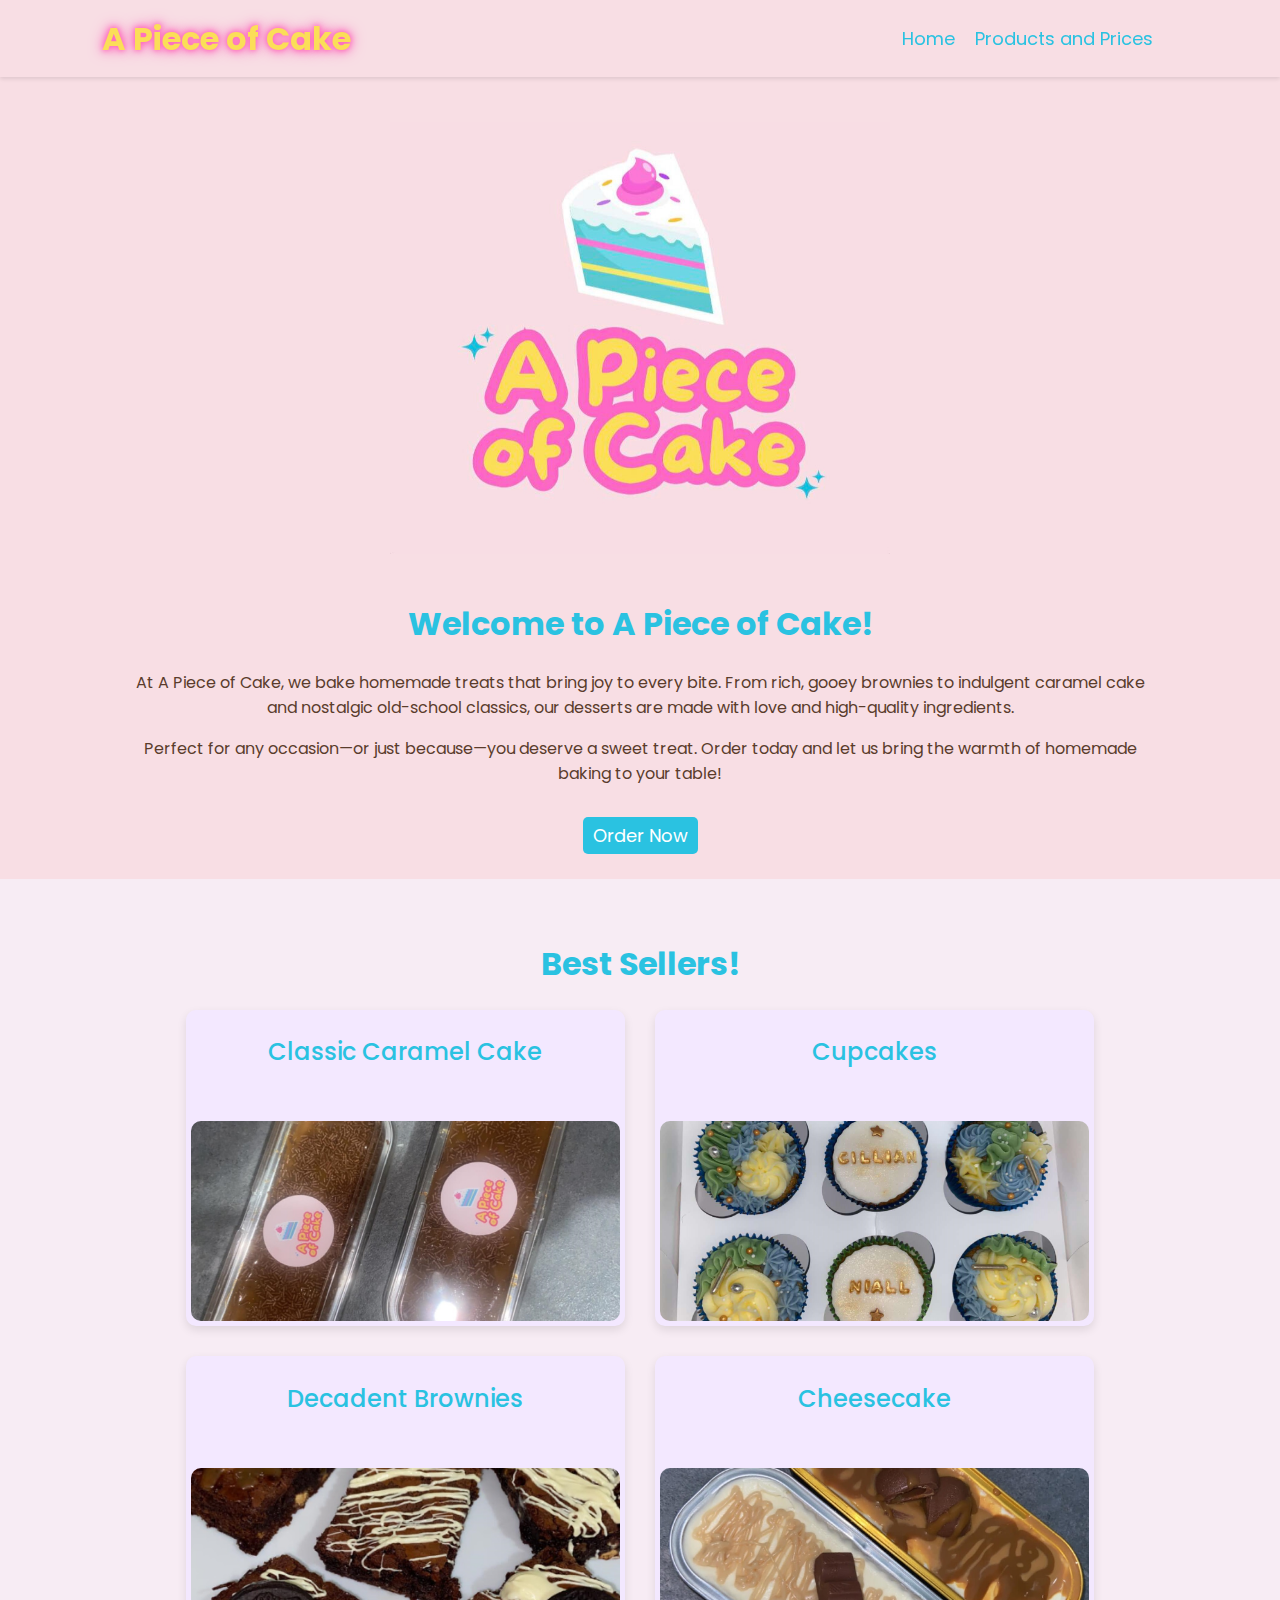
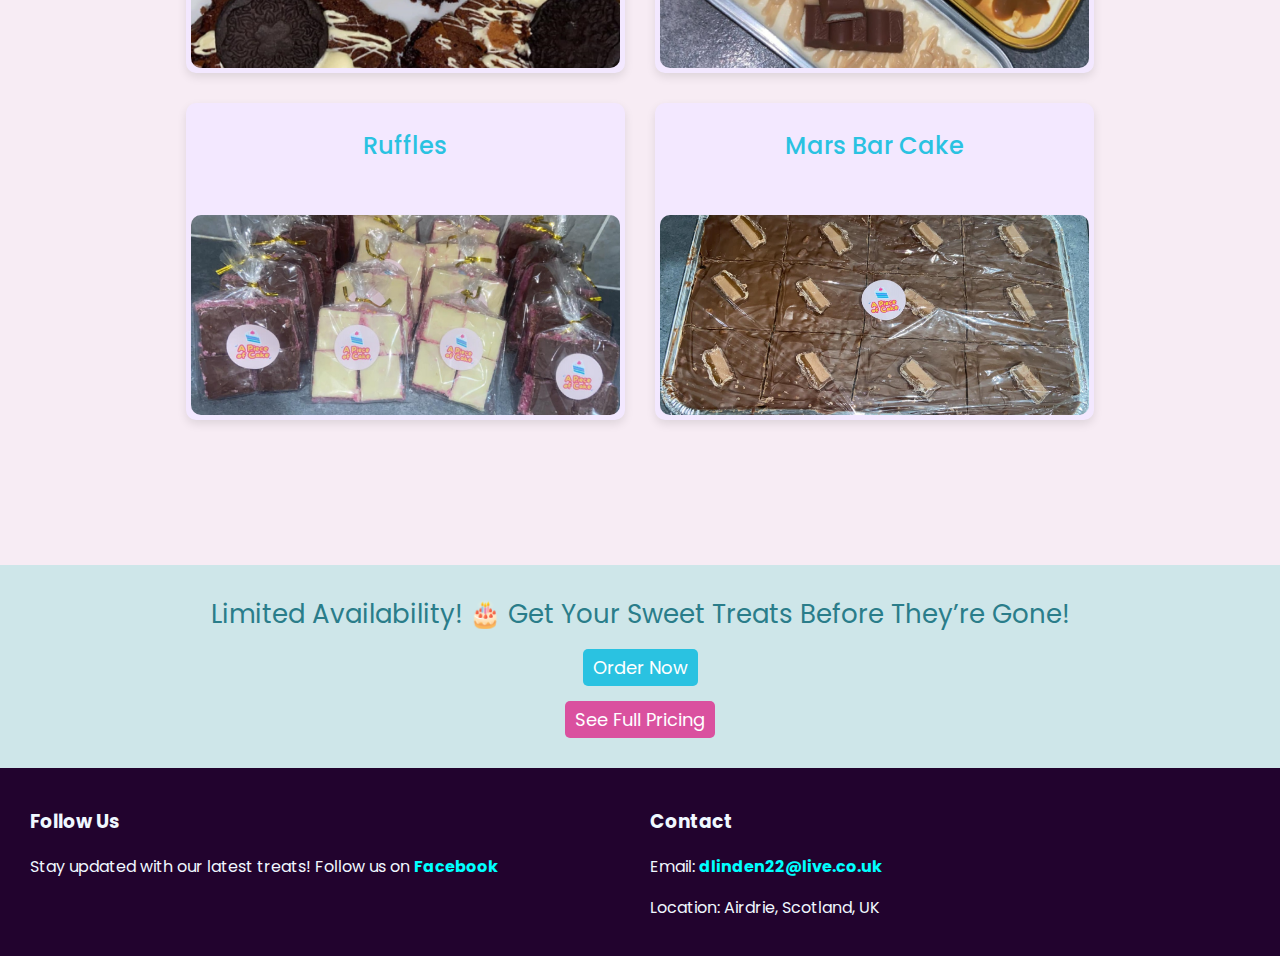
==== commit b4f33011: "minor price edits" ====
--- a/index.html
+++ b/index.html
@@ -112,7 +112,7 @@
 
         <div class="card" onclick="openModal('cheesecake')">
           <div class="product-text">
-            <h2>Cheesecake Bliss</h2>
+            <h2>Cheesecake</h2>
             <p>
               
             </p>
@@ -143,7 +143,7 @@
     <div id="caramelCake" class="modal">
       <div class="modal-content">
         <span class="close-btn" onclick="closeModal('caramelCake')">&times;</span>
-        <h2>Caramel Cake</h2>
+        <h2>Old School Caramel Cake</h2>
         <p>Sweet, moist, and covered in a rich layer of golden caramel, this
           classic cake is the ultimate comfort dessert. Packaged with care,
           it’s perfect for sharing—or savoring all on your own.</p>
@@ -155,13 +155,13 @@
 
     <div id="cupcakes" class="modal">
       <div class="modal-content">
-        <span class="close" onclick="closeModal('cupcakes')">&times;</span>
+        <span class="close-btn" onclick="closeModal('cupcakes')">&times;</span>
         <h2>Cupcakes</h2>
         <p>Our handcrafted cupcakes are perfect for any occasion, featuring
           customizable designs, flavors, and decorations. Whether simple or
           elaborate, each cupcake is beautifully crafted to match your
           theme, adding a delicious and elegant touch to any celebration.</p>
-          <strong><p>Box of 6: £12<br>Box of 12: £20<br>Box of 18: £26</p></strong>
+          <strong><p>Box of 6: £12<br>Box of 12: £20<br></p></strong>
         <button class="enquiry-btn">Order Now</button><br>
         <a href="products-prices.html"><button class="pricing-btn">See Full Pricing</button></a>
       </div>
@@ -169,12 +169,12 @@
 
     <div id="brownies" class="modal">
       <div class="modal-content">
-        <span class="close" onclick="closeModal('brownies')">&times;</span>
+        <span class="close-btn" onclick="closeModal('brownies')">&times;</span>
         <h2>Brownies</h2>
         <p> Indulge in the rich, fudgy goodness of our homemade brownies!
           Perfect for chocoholics looking for the ultimate treat.</p> <p>Any
           flavour made upon request.</p>
-          <strong><p>Single portion: £3<br>Traybake: £15</p></strong>
+          <strong><p>Single portion: £3</p></strong>
         <button class="enquiry-btn">Order Now</button><br>
         <a href="products-prices.html"><button class="pricing-btn">See Full Pricing</button></a>
       </div>
@@ -182,12 +182,12 @@
 
     <div id="cheesecake" class="modal">
       <div class="modal-content">
-        <span class="close" onclick="closeModal('cheesecake')">&times;</span>
+        <span class="close-btn" onclick="closeModal('cheesecake')">&times;</span>
         <h2>Cheesecake</h2>
         <p>Made with a rich, velvety filling on a buttery biscuit base, each
           bite is pure indulgence. Custom flavors are available upon
           request. Whether you prefer a classic favorite or something
-          unique, we’ve got you covered.</p> <strong><p>Single portion: £4<br>Traybake: £15</p></strong>
+          unique, we’ve got you covered.</p> <strong><p>Single portion: £4<br>Small traybake: £17<br>Large traybake: £20</p></strong>
 
         <button class="enquiry-btn">Order Now</button><br>
         <a href="products-prices.html"><button class="pricing-btn">See Full Pricing</button></a>
@@ -196,12 +196,12 @@
 
     <div id="ruffles" class="modal">
       <div class="modal-content">
-        <span class="close" onclick="closeModal('ruffles')">&times;</span>
-        <h2>Ruffles</h2>
+        <span class="close-btn" onclick="closeModal('ruffles')">&times;</span>
+        <h2>Raspberry Ruffles</h2>
         <p>Bring a taste of nostalgia to your day with our old-school
           ruffles! These colorful, chocolate-covered treats are wrapped for
           freshness and perfect for gifting or satisfying your own sweet
-          cravings. </p><p>Available in both milk and white chocolate.</p><strong><p>Single portion: £3<br>Traybake: £15</p></strong>
+          cravings. </p><p>Available in both milk and white chocolate.</p><strong><p>Single portion: £2.50</p></strong>
         <button class="enquiry-btn">Order Now</button><br>
         <a href="products-prices.html"><button class="pricing-btn">See Full Pricing</button></a>
       </div>
@@ -209,7 +209,7 @@
 
     <div id="marsBarCake" class="modal">
       <div class="modal-content">
-        <span class="close" onclick="closeModal('marsBarCake')">&times;</span>
+        <span class="close-btn" onclick="closeModal('marsBarCake')">&times;</span>
         <h2>Mars Bar Cake</h2>
         <p>Our Mars Bar cake is a rich, indulgent treat made with melted Mars
           Bars, crispy rice cereal, and a smooth chocolate topping. Perfect
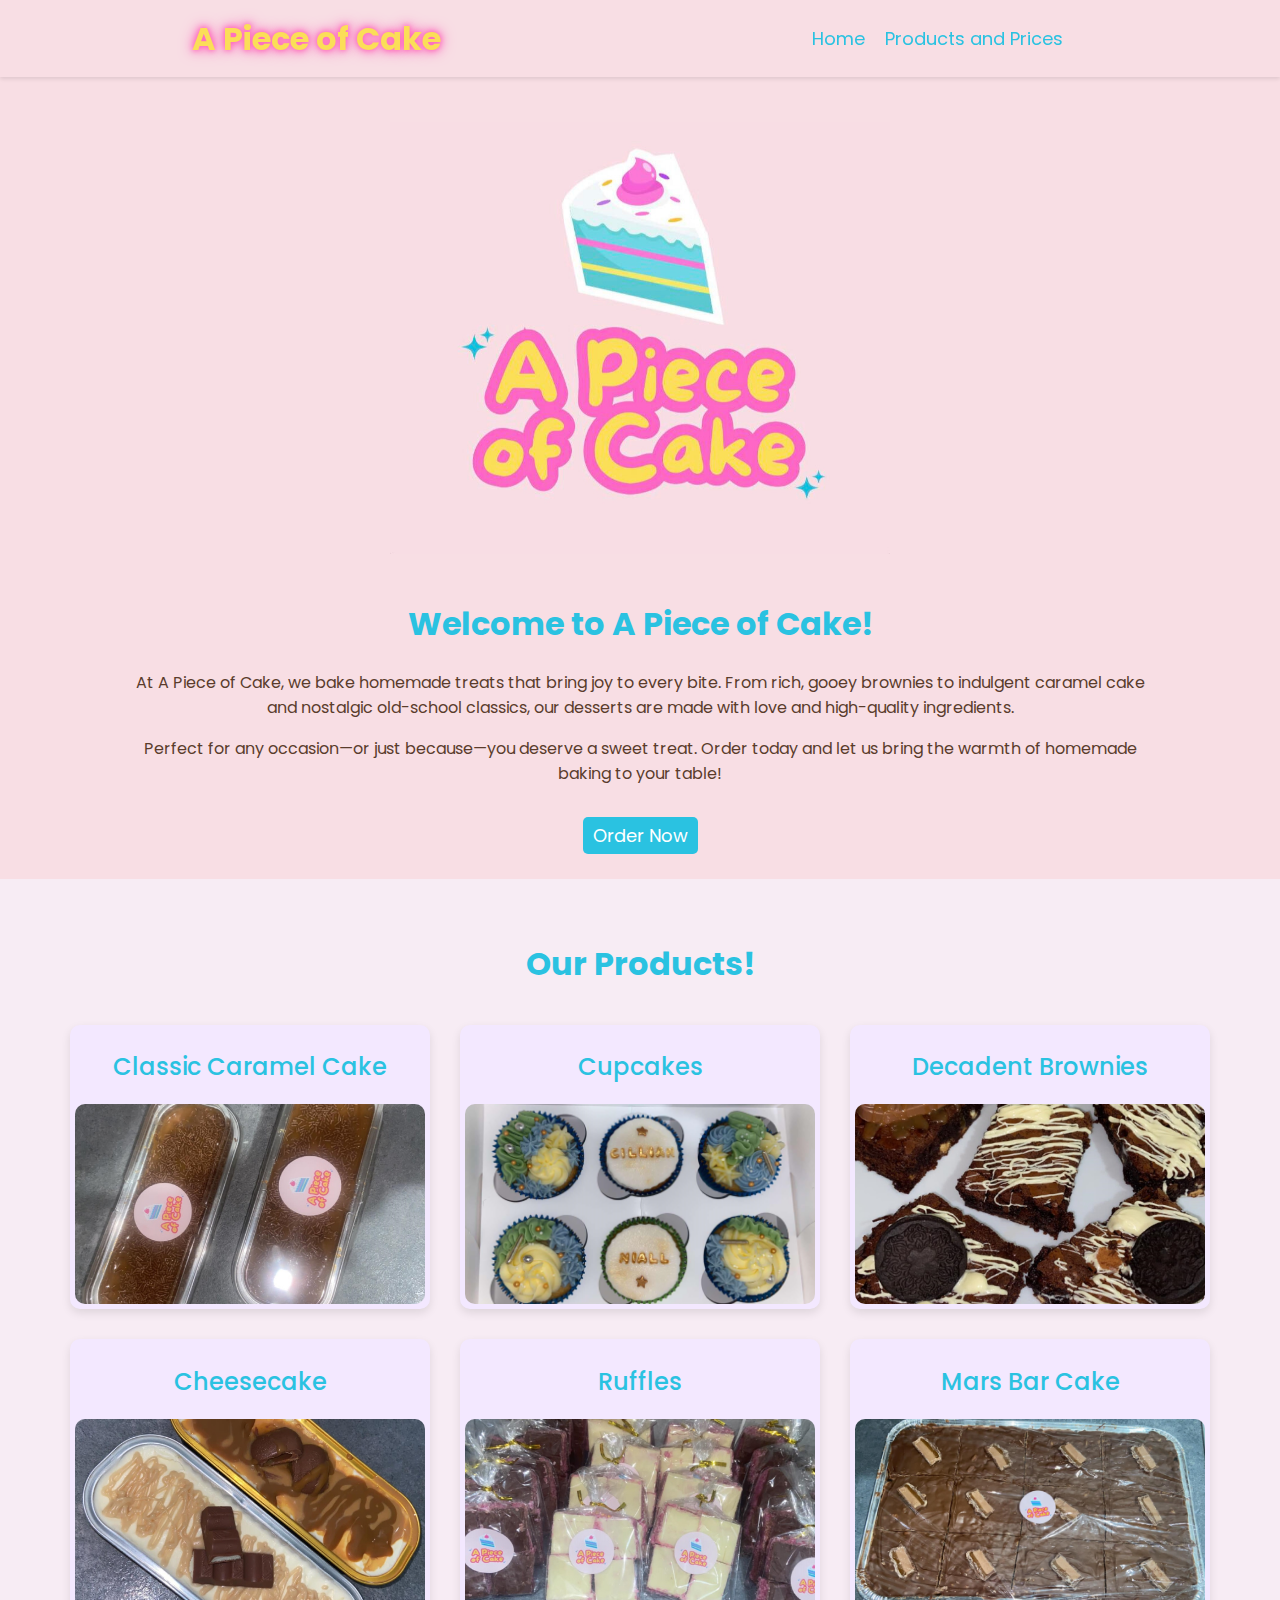
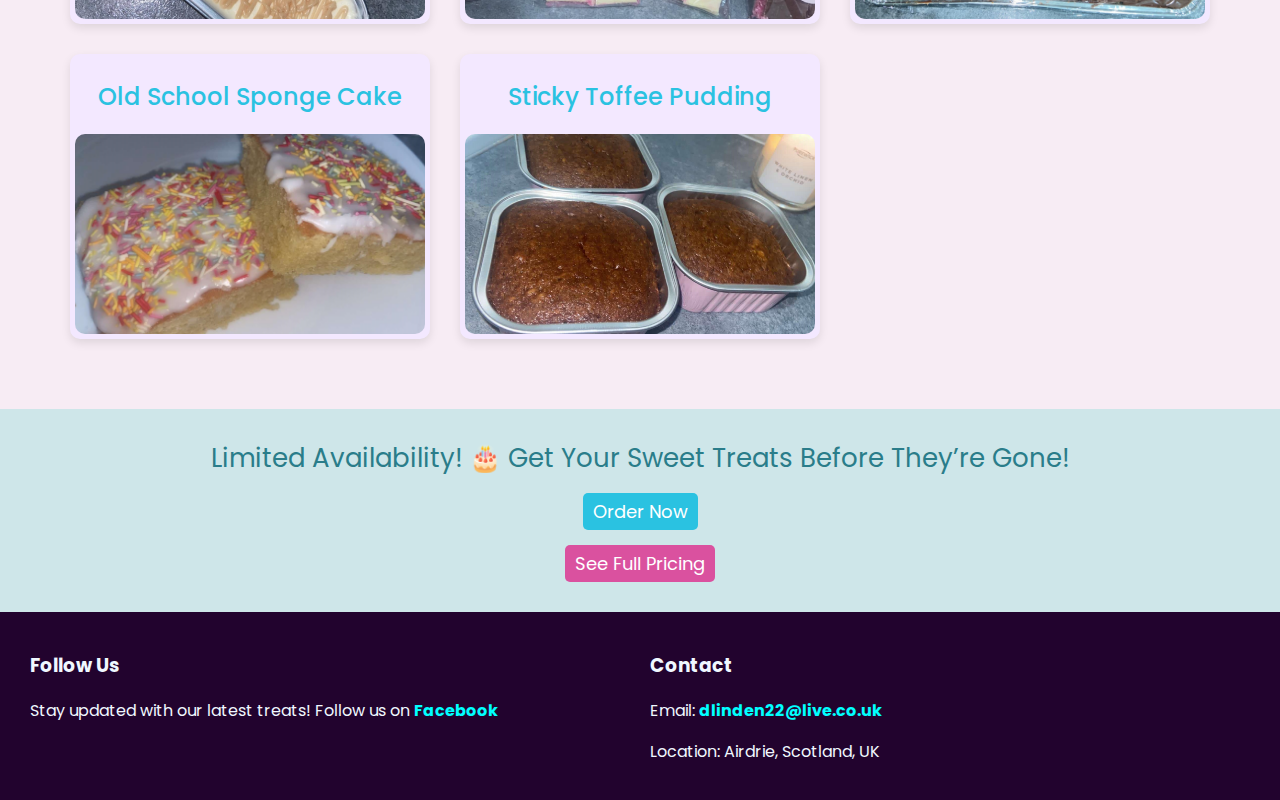
==== commit 0ceb59fe: "add new products. clean up code. logo clickable" ====
--- a/index.html
+++ b/index.html
@@ -3,10 +3,9 @@
   <head>
     <meta charset="UTF-8" />
     <meta name="viewport" content="width=device-width, initial-scale=1.0" />
-    
     <title>A Piece of Cake</title>
-    <link rel="stylesheet" href="style.css">
-
+    <link rel="stylesheet" href="style.css" />
+    <link rel="icon" type="image/x-icon" href="images/favicon.ico" />
     <link rel="preconnect" href="https://fonts.googleapis.com" />
     <link rel="preconnect" href="https://fonts.gstatic.com" crossorigin />
     <link
@@ -17,7 +16,7 @@
   </head>
   <body>
     <div class="nav-bar-container">
-      <div class="nav-logo">A Piece of Cake</div>
+      <div class="nav-logo"><a href="index.html">A Piece of Cake</a></div>
       <div class="menu-toggle" id="menu-toggle">
         <span class="bar"></span>
         <span class="bar"></span>
@@ -27,11 +26,10 @@
         <ul class="nav-list">
           <li><a href="index.html">Home</a></li>
           <li><a href="products-prices.html">Products and Prices</a></li>
-          
         </ul>
       </div>
     </div>
-  </div>
+
     <div class="main-banner">
       <img src="images/piece-of-cake-logo.jpg" alt="piece of cake logo" />
     </div>
@@ -56,20 +54,20 @@
     <div id="enquiryModal" class="modal">
       <div class="modal-content">
         <span class="close-btn">&times;</span>
-        <h2>Send an Enquiry</h2>
+        <h2>Place an Order</h2>
         <form
           id="contact-form"
-          action="https://formspree.io/f/xanqbykz"
+          action="https://formspree.io/f/myzkpeqr"
           method="POST"
         >
-          <label for="name">Full Name:</label><br>
-          <input type="text" id="name" name="Name" required /><br>
-
-          <label for="email">Email Address:</label><br>
-          <input type="email" id="email" name="Email Address" required /><br>
-
-          <label for="message">Message:</label><br>
-          <textarea id="message" name="Message" required></textarea><br>
+          <label for="name">Full Name:</label><br />
+          <input type="text" id="name" name="Name" required /><br />
+
+          <label for="email">Email Address:</label><br />
+          <input type="email" id="email" name="Email Address" required /><br />
+
+          <label for="message">Order:</label><br />
+          <textarea id="message" name="Message" required></textarea><br />
 
           <button type="submit" class="submit">Send Message</button>
         </form>
@@ -80,76 +78,85 @@
     </div>
 
     <div class="products-section">
-      <div class="products-title"><h1 class="hero2">Best Sellers!</h1></div>
+      <div class="products-title"><h1 class="hero2">Our Products!</h1></div>
       <div class="products">
         <div class="card" onclick="openModal('caramelCake')">
           <div class="product-text">
             <h2>Classic Caramel Cake</h2>
-            <p>
-              
-            </p>
-          </div>
-          <img src="images/caramelcake.jpg" />
+          </div>
+          <img src="images/caramelcake.jpg" alt="caramel shortcake image" />
         </div>
         <div class="card" onclick="openModal('cupcakes')">
           <div class="product-text">
             <h2>Cupcakes</h2>
-            <p>
-              
-            </p>
-          </div>
-          <img src="images/cupcakes-img.png" />
+          </div>
+          <img src="images/cupcakes-img.png" alt="cupcakes image" />
         </div>
         <div class="card" onclick="openModal('brownies')">
           <div class="product-text">
             <h2>Decadent Brownies</h2>
-            <p>
-             
-            </p>
-          </div>
-          <img src="images/brownies.jpg" />
+          </div>
+          <img src="images/brownies.jpg" alt="brownies image" />
         </div>
 
         <div class="card" onclick="openModal('cheesecake')">
           <div class="product-text">
             <h2>Cheesecake</h2>
-            <p>
-              
-            </p>
-          </div>
-          <img src="images/cheesecake.jpg" />
+          </div>
+          <img src="images/cheesecake.jpg" alt="cheesecake image" />
         </div>
         <div class="card" onclick="openModal('ruffles')">
           <div class="product-text">
             <h2>Ruffles</h2>
-            <p>
-              
-            </p>
-          </div>
-          <img src="images/ruffles.jpg"/>
+          </div>
+          <img src="images/ruffles.jpg" />
         </div>
         <div class="card" onclick="openModal('marsBarCake')">
           <div class="product-text">
             <h2>Mars Bar Cake</h2>
-            <p>
-              
-            </p>
-          </div>
-          <img src="images/mars-bar-cake.jpg" />
+          </div>
+          <img src="images/mars-bar-cake.jpg" alt="mars bar cake image" />
+        </div>
+        <div class="card" onclick="openModal('oldSchool')">
+          <div class="product-text">
+            <h2>Old School Sponge Cake</h2>
+          </div>
+          <img
+            src="images/Old School Sponge.png"
+            alt="old school sponge cake image"
+          />
+        </div>
+
+        <div class="card" onclick="openModal('stickyTof')">
+          <div class="product-text">
+            <h2>Sticky Toffee Pudding</h2>
+          </div>
+          <img
+            src="images/sticky toffee.png"
+            alt="sticky toffee pudding image"
+          />
         </div>
       </div>
     </div>
 
     <div id="caramelCake" class="modal">
       <div class="modal-content">
-        <span class="close-btn" onclick="closeModal('caramelCake')">&times;</span>
+        <span class="close-btn" onclick="closeModal('caramelCake')"
+          >&times;</span
+        >
         <h2>Old School Caramel Cake</h2>
-        <p>Sweet, moist, and covered in a rich layer of golden caramel, this
-          classic cake is the ultimate comfort dessert. Packaged with care,
-          it’s perfect for sharing—or savoring all on your own.</p>
-          <strong><p>Single portion: £3<br>Traybake: £26</p></strong>
-        <button class="enquiry-btn">Order Now</button><br>
-        <a href="products-prices.html"><button class="pricing-btn">See Full Pricing</button></a>
+        <p>
+          Sweet, moist, and covered in a rich layer of golden caramel, this
+          classic cake is the ultimate comfort dessert. Packaged with care, it’s
+          perfect for sharing—or savoring all on your own.
+        </p>
+        <strong
+          ><p>Single portion: £3<br />Traybake: £15</p></strong
+        >
+        <button class="enquiry-btn">Order Now</button><br />
+        <a href="products-prices.html"
+          ><button class="pricing-btn">See Full Pricing</button></a
+        >
       </div>
     </div>
 
@@ -157,13 +164,19 @@
       <div class="modal-content">
         <span class="close-btn" onclick="closeModal('cupcakes')">&times;</span>
         <h2>Cupcakes</h2>
-        <p>Our handcrafted cupcakes are perfect for any occasion, featuring
+        <p>
+          Our handcrafted cupcakes are perfect for any occasion, featuring
           customizable designs, flavors, and decorations. Whether simple or
-          elaborate, each cupcake is beautifully crafted to match your
-          theme, adding a delicious and elegant touch to any celebration.</p>
-          <strong><p>Box of 6: £12<br>Box of 12: £20<br></p></strong>
-        <button class="enquiry-btn">Order Now</button><br>
-        <a href="products-prices.html"><button class="pricing-btn">See Full Pricing</button></a>
+          elaborate, each cupcake is beautifully crafted to match your theme,
+          adding a delicious and elegant touch to any celebration.
+        </p>
+        <strong
+          ><p>Box of 6: £12<br />Box of 12: £20<br /></p
+        ></strong>
+        <button class="enquiry-btn">Order Now</button><br />
+        <a href="products-prices.html"
+          ><button class="pricing-btn">See Full Pricing</button></a
+        >
       </div>
     </div>
 
@@ -171,26 +184,41 @@
       <div class="modal-content">
         <span class="close-btn" onclick="closeModal('brownies')">&times;</span>
         <h2>Brownies</h2>
-        <p> Indulge in the rich, fudgy goodness of our homemade brownies!
-          Perfect for chocoholics looking for the ultimate treat.</p> <p>Any
-          flavour made upon request.</p>
-          <strong><p>Single portion: £3</p></strong>
-        <button class="enquiry-btn">Order Now</button><br>
-        <a href="products-prices.html"><button class="pricing-btn">See Full Pricing</button></a>
+        <p>
+          Indulge in the rich, fudgy goodness of our homemade brownies! Perfect
+          for chocoholics looking for the ultimate treat.
+        </p>
+        <p>Any flavour made upon request.</p>
+        <strong><p>Single portion: £3</p></strong>
+        <button class="enquiry-btn">Order Now</button><br />
+        <a href="products-prices.html"
+          ><button class="pricing-btn">See Full Pricing</button></a
+        >
       </div>
     </div>
 
     <div id="cheesecake" class="modal">
       <div class="modal-content">
-        <span class="close-btn" onclick="closeModal('cheesecake')">&times;</span>
+        <span class="close-btn" onclick="closeModal('cheesecake')"
+          >&times;</span
+        >
         <h2>Cheesecake</h2>
-        <p>Made with a rich, velvety filling on a buttery biscuit base, each
-          bite is pure indulgence. Custom flavors are available upon
-          request. Whether you prefer a classic favorite or something
-          unique, we’ve got you covered.</p> <strong><p>Single portion: £4<br>Small traybake: £17<br>Large traybake: £20</p></strong>
-
-        <button class="enquiry-btn">Order Now</button><br>
-        <a href="products-prices.html"><button class="pricing-btn">See Full Pricing</button></a>
+        <p>
+          Made with a rich, velvety filling on a buttery biscuit base, each bite
+          is pure indulgence. Custom flavors are available upon request. Whether
+          you prefer a classic favorite or something unique, we’ve got you
+          covered.
+        </p>
+        <strong
+          ><p>
+            Single portion: £4<br />Small traybake: £17<br />Large traybake: £20
+          </p></strong
+        >
+
+        <button class="enquiry-btn">Order Now</button><br />
+        <a href="products-prices.html"
+          ><button class="pricing-btn">See Full Pricing</button></a
+        >
       </div>
     </div>
 
@@ -198,33 +226,81 @@
       <div class="modal-content">
         <span class="close-btn" onclick="closeModal('ruffles')">&times;</span>
         <h2>Raspberry Ruffles</h2>
-        <p>Bring a taste of nostalgia to your day with our old-school
-          ruffles! These colorful, chocolate-covered treats are wrapped for
-          freshness and perfect for gifting or satisfying your own sweet
-          cravings. </p><p>Available in both milk and white chocolate.</p><strong><p>Single portion: £2.50</p></strong>
-        <button class="enquiry-btn">Order Now</button><br>
-        <a href="products-prices.html"><button class="pricing-btn">See Full Pricing</button></a>
+        <p>
+          Bring a taste of nostalgia to your day with our old-school ruffles!
+          These colorful, chocolate-covered treats are wrapped for freshness and
+          perfect for gifting or satisfying your own sweet cravings.
+        </p>
+        <p>Available in both milk and white chocolate.</p>
+        <strong><p>Single portion: £2.50</p></strong>
+        <button class="enquiry-btn">Order Now</button><br />
+        <a href="products-prices.html"
+          ><button class="pricing-btn">See Full Pricing</button></a
+        >
       </div>
     </div>
 
     <div id="marsBarCake" class="modal">
       <div class="modal-content">
-        <span class="close-btn" onclick="closeModal('marsBarCake')">&times;</span>
+        <span class="close-btn" onclick="closeModal('marsBarCake')"
+          >&times;</span
+        >
         <h2>Mars Bar Cake</h2>
-        <p>Our Mars Bar cake is a rich, indulgent treat made with melted Mars
-          Bars, crispy rice cereal, and a smooth chocolate topping. Perfect
-          for any occasion.</p><strong><p>Single portion: £3<br>Traybake: £15</p></strong>
-        <button class="enquiry-btn">Order Now</button><br>
-        <a href="products-prices.html"><button class="pricing-btn">See Full Pricing</button></a>
-      </div>
-    </div>
-
+        <p>
+          Our Mars Bar cake is a rich, indulgent treat made with melted Mars
+          Bars, crispy rice cereal, and a smooth chocolate topping. Perfect for
+          any occasion.
+        </p>
+        <strong
+          ><p>Single portion: £3<br />Traybake: £15</p></strong
+        >
+        <button class="enquiry-btn">Order Now</button><br />
+        <a href="products-prices.html"
+          ><button class="pricing-btn">See Full Pricing</button></a
+        >
+      </div>
+    </div>
+
+    <div id="stickyTof" class="modal">
+      <div class="modal-content">
+        <span class="close-btn" onclick="closeModal('stickyTof')">&times;</span>
+        <h2>Sticky Toffee Pudding</h2>
+        <p>
+          Rich, moist, and packed with deep caramel flavor, our Sticky Toffee
+          Pudding is the ultimate indulgence. A classic treat best enjoyed warm
+          with a drizzle of toffee sauce!
+        </p>
+        <strong><p>Single portion: £4.50</p></strong>
+        <button class="enquiry-btn">Order Now</button><br />
+        <a href="products-prices.html"
+          ><button class="pricing-btn">See Full Pricing</button></a
+        >
+      </div>
+    </div>
+
+    <div id="oldSchool" class="modal">
+      <div class="modal-content">
+        <span class="close-btn" onclick="closeModal('oldSchool')">&times;</span>
+        <h2>Old School Sponge Cake</h2>
+        <p>
+          Soft vanilla sponge topped with sweet icing and colorful sprinkles – a
+          nostalgic classic that tastes just like childhood!
+        </p>
+        <strong><p>Traybake: £15</p></strong>
+        <button class="enquiry-btn">Order Now</button><br />
+        <a href="products-prices.html"
+          ><button class="pricing-btn">See Full Pricing</button></a
+        >
+      </div>
+    </div>
 
     <div class="cta-banner">
       <div class="cta-bubble">
         Limited Availability! 🎂 Get Your Sweet Treats Before They’re Gone!
         <button class="enquiry-btn">Order Now</button>
-        <a href="products-prices.html"><button class="pricing-btn">See Full Pricing</button></a>
+        <a href="products-prices.html"
+          ><button class="pricing-btn">See Full Pricing</button></a
+        >
       </div>
     </div>
 
@@ -233,20 +309,24 @@
         <div class="footer-section">
           <h3>Follow Us</h3>
           <p>
-            Stay updated with our latest treats! Follow us on 
-            <a href="https://www.facebook.com/profile.php?id=61569069385836" target="_blank">Facebook</a>
+            Stay updated with our latest treats! Follow us on
+            <a
+              href="https://www.facebook.com/profile.php?id=61569069385836"
+              target="_blank"
+              >Facebook</a
+            >
           </p>
         </div>
-    
+
         <div class="footer-section">
           <h3>Contact</h3>
-          <p>Email: <a href="mailto:dlinden22@live.co.uk">dlinden22@live.co.uk</a></p>
+          <p>
+            Email:
+            <a href="mailto:dlinden22@live.co.uk">dlinden22@live.co.uk</a>
+          </p>
           <p>Location: Airdrie, Scotland, UK</p>
         </div>
-  
-    
-      
+      </div>
     </footer>
-    
   </body>
 </html>
--- a/style.css
+++ b/style.css
@@ -6,10 +6,6 @@
   margin: 0;
 
   font-size: 16px;
-}
-
-div {
-  // border: 1px solid red;
 }
 
 h1 {
@@ -34,8 +30,6 @@
   cursor: pointer;
 }
 
-
-
 .nav-bar-container {
   display: flex;
   justify-content: center;
@@ -54,6 +48,12 @@
   color: #fbde58;
   text-shadow: 0 0 5px #fe69bd, 0 0 10px #fe69bd, 0 0 15px #fe69bd;
   flex-shrink: 0;
+  cursor: pointer;
+}
+
+.nav-logo a {
+  text-decoration: none;
+  color: inherit;
 }
 
 .nav-links {
@@ -173,213 +173,209 @@
   border-radius: 10px;
 }
 
-
-
-  .card {
-    display: flex;
-    flex-direction: column;
-    align-items: center;
-    justify-content: center;
-    padding: 5px;
-    background: #f3e8ff;
-    border-radius: 10px;
-    box-shadow: 0 4px 10px rgba(0, 0, 0, 0.1);
-    cursor: pointer;
-  }
-
-  .product-text {
-    display: flex;
-    flex-direction: column;
-    justify-content: center;
-    align-items: center;
-    text-align: center;
-  }
-
-  .products-title {
-    padding-top: 25px;
-  }
-
-  .cta-bubble {
-    display: flex;
-    flex-direction: column;
-    justify-content: center;
-    align-items: center;
-    font-size: 26px;
-    text-align: center;
-    margin-top: 40px;
-    padding: 30px;
-    background-color: rgb(206, 230, 233);
-    color: #2a7d8a;
-  }
-  #social-icon {
-    max-width: 3em;
+.card {
+  display: flex;
+  flex-direction: column;
+  align-items: center;
+  justify-content: center;
+  padding: 5px;
+  background: #f3e8ff;
+  border-radius: 10px;
+  box-shadow: 0 4px 10px rgba(0, 0, 0, 0.1);
+  cursor: pointer;
+}
+
+.product-text {
+  display: flex;
+  flex-direction: column;
+  justify-content: center;
+  align-items: center;
+  text-align: center;
+}
+
+.products-title {
+  padding-top: 25px;
+}
+
+.cta-bubble {
+  display: flex;
+  flex-direction: column;
+  justify-content: center;
+  align-items: center;
+  font-size: 26px;
+  text-align: center;
+  margin-top: 40px;
+  padding: 30px;
+  background-color: rgb(206, 230, 233);
+  color: #2a7d8a;
+}
+#social-icon {
+  max-width: 3em;
+  height: auto;
+  margin-top: 25px;
+}
+
+.footer {
+  color: aliceblue;
+  background-color: rgb(34, 3, 46);
+  padding: 20px;
+  display: flex;
+  justify-content: space-around;
+  flex-wrap: wrap;
+  text-align: center;
+}
+
+.footer-section {
+  max-width: 300px;
+  margin: 10px;
+}
+
+.footer a {
+  color: aqua;
+  text-decoration: none;
+  font-weight: bold;
+}
+
+.footer a:hover {
+  color: lightblue;
+}
+
+.footer-bottom {
+  text-align: center;
+  padding: 0px;
+  color: #ccc;
+  font-size: 14px;
+}
+
+.pricing-container {
+  display: flex;
+  flex-direction: column;
+  padding: 15px;
+  background-color: rgb(206, 230, 233);
+  justify-content: center;
+  align-items: center;
+}
+
+table {
+  width: 100%;
+  max-width: 600px;
+  margin: 20px auto;
+  border-collapse: collapse;
+}
+
+th,
+td {
+  padding: 10px;
+  border: 1px solid grey;
+  text-align: center;
+}
+
+th {
+  background-color: #cee6e9;
+  font-weight: bold;
+}
+
+tr:nth-child(even) {
+  background-color: #f9f9f9;
+}
+
+.testimonial-container {
+  text-align: center;
+  padding: 40px 20px;
+  background-color: #fbe4e8;
+  border-radius: 10px;
+  box-shadow: 0 4px 10px rgba(0, 0, 0, 0.1);
+}
+
+.testimonial-container h2 {
+  color: #2ac2e1;
+  font-size: 24px;
+  margin-bottom: 20px;
+}
+
+.testimonial {
+  background: white;
+  padding: 20px;
+  margin: 15px auto;
+  max-width: 600px;
+  border-radius: 10px;
+  border-left: 5px solid #2ac2e1;
+  box-shadow: 0 4px 6px rgba(0, 0, 0, 0.1);
+}
+
+.testimonial p {
+  font-style: italic;
+  font-size: 18px;
+  color: #3e2723;
+}
+
+.testimonial span {
+  display: block;
+  margin-top: 10px;
+  font-weight: bold;
+  color: #5a3c2c;
+}
+
+@media (min-width: 800px) {
+  .nav-bar-container {
+    justify-content: space-between;
+    padding: 10px 8%;
+  }
+
+  .nav-links {
+    display: flex !important;
+    position: static;
+    background: none;
+    box-shadow: none;
+    width: auto;
+    border: none;
+  }
+
+  .main-banner img {
+    max-width: 500px;
+    width: 100%;
     height: auto;
-    margin-top: 25px;
+  }
+
+  .nav-list {
+    flex-direction: row;
+    gap: 20px;
+  }
+
+  .menu-toggle {
+    display: none;
+  }
+
+  .products {
+    display: grid;
+    grid-template-columns: repeat(2, 1fr);
+    grid-template-rows: repeat(6, auto);
+    gap: 30px;
+  }
+
+  .testimonial {
+    max-width: 80%;
+  }
+
+  table {
+    width: 80%;
   }
 
   .footer {
-    color: aliceblue;
-    background-color: rgb(34, 3, 46);
-    padding: 20px;
-    display: flex;
-    justify-content: space-around;
-    flex-wrap: wrap;
-    text-align: center;
+    flex-direction: row;
+    justify-content: flex-start;
+    padding: 10px 20px;
+    text-align: left;
   }
 
   .footer-section {
-    max-width: 300px;
-    margin: 10px;
-  }
-
-  .footer a {
-    color: aqua;
-    text-decoration: none;
-    font-weight: bold;
-  }
-
-  .footer a:hover {
-    color: lightblue;
+    flex: 1;
+    max-width: none;
   }
 
   .footer-bottom {
     text-align: center;
-    padding: 0px;
-    color: #ccc;
-    font-size: 14px;
-  }
-
-  .pricing-container {
-    display: flex;
-    flex-direction: column;
-    padding: 15px;
-    background-color: rgb(206, 230, 233);
-    justify-content: center;
-    align-items: center;
-  }
-
-  table {
-    width: 100%;
-    max-width: 600px;
-    margin: 20px auto;
-    border-collapse: collapse;
-  }
-
-  th,
-  td {
-    padding: 10px;
-    border: 1px solid grey;
-    text-align: center;
-  }
-
-  th {
-    background-color: #cee6e9;
-    font-weight: bold;
-  }
-
-  tr:nth-child(even) {
-    background-color: #f9f9f9;
-  }
-
-  .testimonial-container {
-    text-align: center;
-    padding: 40px 20px;
-    background-color: #fbe4e8;
-    border-radius: 10px;
-    box-shadow: 0 4px 10px rgba(0, 0, 0, 0.1);
-}
-
-.testimonial-container h2 {
-    color: #2ac2e1;
-    font-size: 24px;
-    margin-bottom: 20px;
-}
-
-.testimonial {
-    background: white;
-    padding: 20px;
-    margin: 15px auto;
-    max-width: 600px;
-    border-radius: 10px;
-    border-left: 5px solid #2ac2e1;
-    box-shadow: 0 4px 6px rgba(0, 0, 0, 0.1);
-}
-
-.testimonial p {
-    font-style: italic;
-    font-size: 18px;
-    color: #3e2723;
-}
-
-.testimonial span {
-    display: block;
-    margin-top: 10px;
-    font-weight: bold;
-    color: #5a3c2c;
-}
-
-
-  @media (min-width: 800px) {
-    .nav-bar-container {
-      justify-content: space-between;
-      padding: 10px 8%;
-    }
-
-    .nav-links {
-      display: flex !important;
-      position: static;
-      background: none;
-      box-shadow: none;
-      width: auto;
-      border: none;
-    }
-
-    .main-banner img {
-      max-width: 500px;
-      width: 100%;
-      height: auto;
-    }
-
-    .nav-list {
-      flex-direction: row;
-      gap: 20px;
-    }
-
-    .menu-toggle {
-      display: none;
-    }
-
-    .products {
-      display: grid;
-      grid-template-columns: repeat(2, 1fr);
-      grid-template-rows: repeat(6, auto);
-      gap: 30px;
-    }
-
-    .testimonial {
-      max-width: 80%;
-    }
-
-    table {
-      width: 80%;
-    }
-
-    .footer {
-      flex-direction: row;
-      justify-content: flex-start;
-      padding: 10px 20px;
-      text-align: left;
-    }
-
-    .footer-section {
-      flex: 1;
-      max-width: none;
-    }
-
-    .footer-bottom {
-      text-align: center;
-      margin-top: 20px;
-    }
+    margin-top: 20px;
   }
 }
 
@@ -427,12 +423,6 @@
   table {
     min-width: 100%;
     font-size: 18px;
-  }
-
-  .modal {
-    width: 100%;
-   
-    
   }
 }
 
@@ -445,7 +435,12 @@
   transform: translate(-50%, -50%); /* ✅ Always centers modal */
   width: 90%; /* ✅ Default width for all screen sizes */
   max-width: 500px; /* ✅ Prevents excessive width on large screens */
-  background-color: rgba(0, 0, 0, 0.5); /* ✅ Light overlay for better contrast */
+  background-color: rgba(
+    0,
+    0,
+    0,
+    0.5
+  ); /* ✅ Light overlay for better contrast */
   padding: 20px;
 }
 
@@ -461,7 +456,6 @@
   max-width: 400px; /* ✅ Prevents content from stretching too much */
   margin: auto;
 }
-
 
 .close-btn {
   position: absolute;
@@ -529,8 +523,6 @@
   resize: none;
   padding: 10px;
 }
-
-
 
 .pricing-btn {
   font-family: inherit;
@@ -590,14 +582,13 @@
 
 @media (max-width: 500px) {
   .menu-container {
-      width: 90%;
-      padding: 15px;
+    width: 90%;
+    padding: 15px;
   }
   .menu-item {
-      grid-template-columns: 1fr;
-      text-align: center;
-  }
-
+    grid-template-columns: 1fr;
+    text-align: center;
+  }
 }
 
 .menu-header {
@@ -632,4 +623,4 @@
   padding: 5px 10px;
   margin-top: 15px;
   cursor: pointer;
-}+}
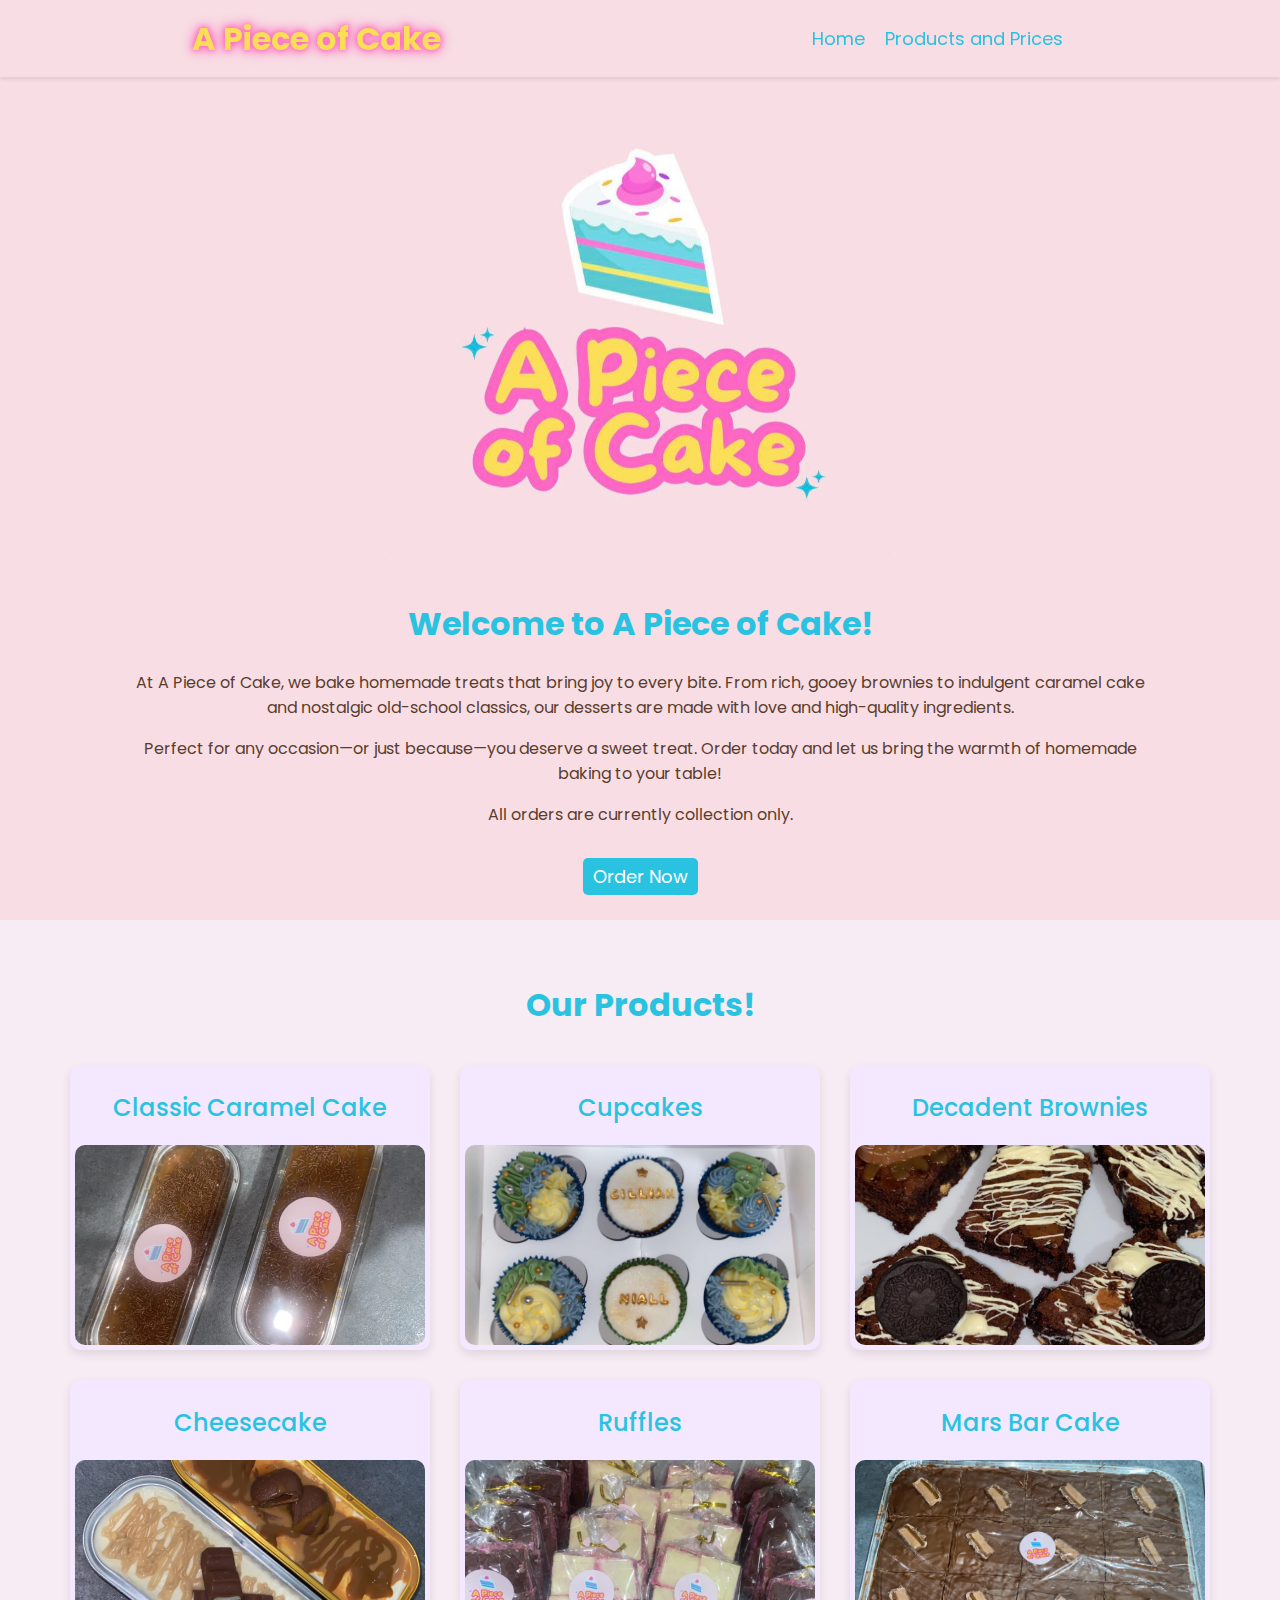
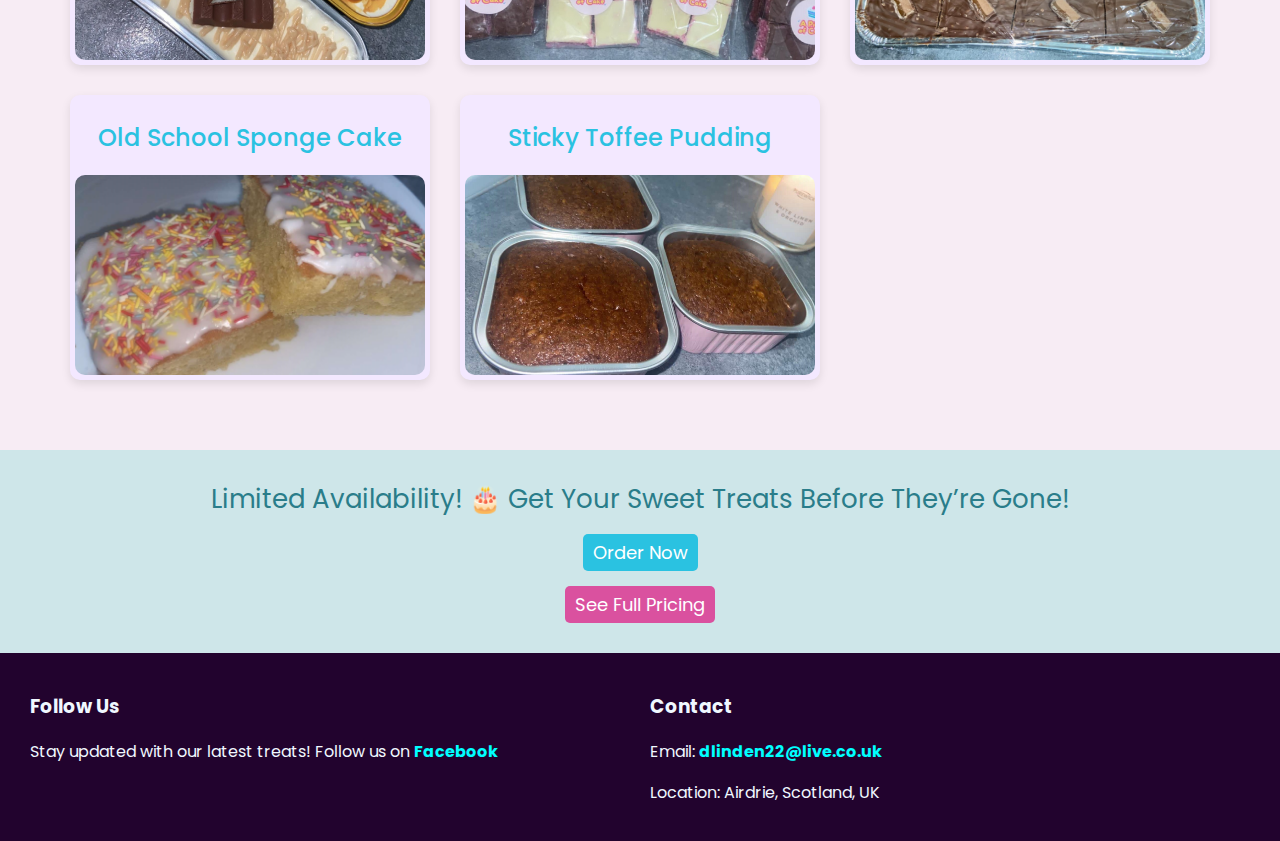
==== commit 0bda0609: "Update collection only info" ====
--- a/index.html
+++ b/index.html
@@ -47,6 +47,7 @@
           Order today and let us bring the warmth of homemade baking to your
           table!
         </p>
+        <p>All orders are currently collection only.</p>
       </div>
       <button class="enquiry-btn">Order Now</button>
     </div>
@@ -66,7 +67,7 @@
           <label for="email">Email Address:</label><br />
           <input type="email" id="email" name="Email Address" required /><br />
 
-          <label for="message">Order:</label><br />
+          <label for="message">Order for Collection:</label><br />
           <textarea id="message" name="Message" required></textarea><br />
 
           <button type="submit" class="submit">Send Message</button>
@@ -150,9 +151,11 @@
           classic cake is the ultimate comfort dessert. Packaged with care, it’s
           perfect for sharing—or savoring all on your own.
         </p>
+
         <strong
           ><p>Single portion: £3<br />Traybake: £15</p></strong
         >
+        <p>(Collection Only)</p>
         <button class="enquiry-btn">Order Now</button><br />
         <a href="products-prices.html"
           ><button class="pricing-btn">See Full Pricing</button></a
@@ -170,9 +173,11 @@
           elaborate, each cupcake is beautifully crafted to match your theme,
           adding a delicious and elegant touch to any celebration.
         </p>
+
         <strong
           ><p>Box of 6: £12<br />Box of 12: £20<br /></p
         ></strong>
+        <p>(Collection Only)</p>
         <button class="enquiry-btn">Order Now</button><br />
         <a href="products-prices.html"
           ><button class="pricing-btn">See Full Pricing</button></a
@@ -189,7 +194,9 @@
           for chocoholics looking for the ultimate treat.
         </p>
         <p>Any flavour made upon request.</p>
+
         <strong><p>Single portion: £3</p></strong>
+        <p>(Collection Only)</p>
         <button class="enquiry-btn">Order Now</button><br />
         <a href="products-prices.html"
           ><button class="pricing-btn">See Full Pricing</button></a
@@ -209,11 +216,13 @@
           you prefer a classic favorite or something unique, we’ve got you
           covered.
         </p>
+
         <strong
           ><p>
             Single portion: £4<br />Small traybake: £17<br />Large traybake: £20
           </p></strong
         >
+        <p>(Collection Only)</p>
 
         <button class="enquiry-btn">Order Now</button><br />
         <a href="products-prices.html"
@@ -232,7 +241,9 @@
           perfect for gifting or satisfying your own sweet cravings.
         </p>
         <p>Available in both milk and white chocolate.</p>
+
         <strong><p>Single portion: £2.50</p></strong>
+        <p>(Collection Only)</p>
         <button class="enquiry-btn">Order Now</button><br />
         <a href="products-prices.html"
           ><button class="pricing-btn">See Full Pricing</button></a
@@ -251,9 +262,11 @@
           Bars, crispy rice cereal, and a smooth chocolate topping. Perfect for
           any occasion.
         </p>
+
         <strong
           ><p>Single portion: £3<br />Traybake: £15</p></strong
         >
+        <p>(Collection Only)</p>
         <button class="enquiry-btn">Order Now</button><br />
         <a href="products-prices.html"
           ><button class="pricing-btn">See Full Pricing</button></a
@@ -270,7 +283,9 @@
           Pudding is the ultimate indulgence. A classic treat best enjoyed warm
           with a drizzle of toffee sauce!
         </p>
+
         <strong><p>Single portion: £4.50</p></strong>
+        <p>(Collection Only)</p>
         <button class="enquiry-btn">Order Now</button><br />
         <a href="products-prices.html"
           ><button class="pricing-btn">See Full Pricing</button></a
@@ -286,7 +301,9 @@
           Soft vanilla sponge topped with sweet icing and colorful sprinkles – a
           nostalgic classic that tastes just like childhood!
         </p>
+
         <strong><p>Traybake: £15</p></strong>
+        <p>(Collection Only)</p>
         <button class="enquiry-btn">Order Now</button><br />
         <a href="products-prices.html"
           ><button class="pricing-btn">See Full Pricing</button></a
